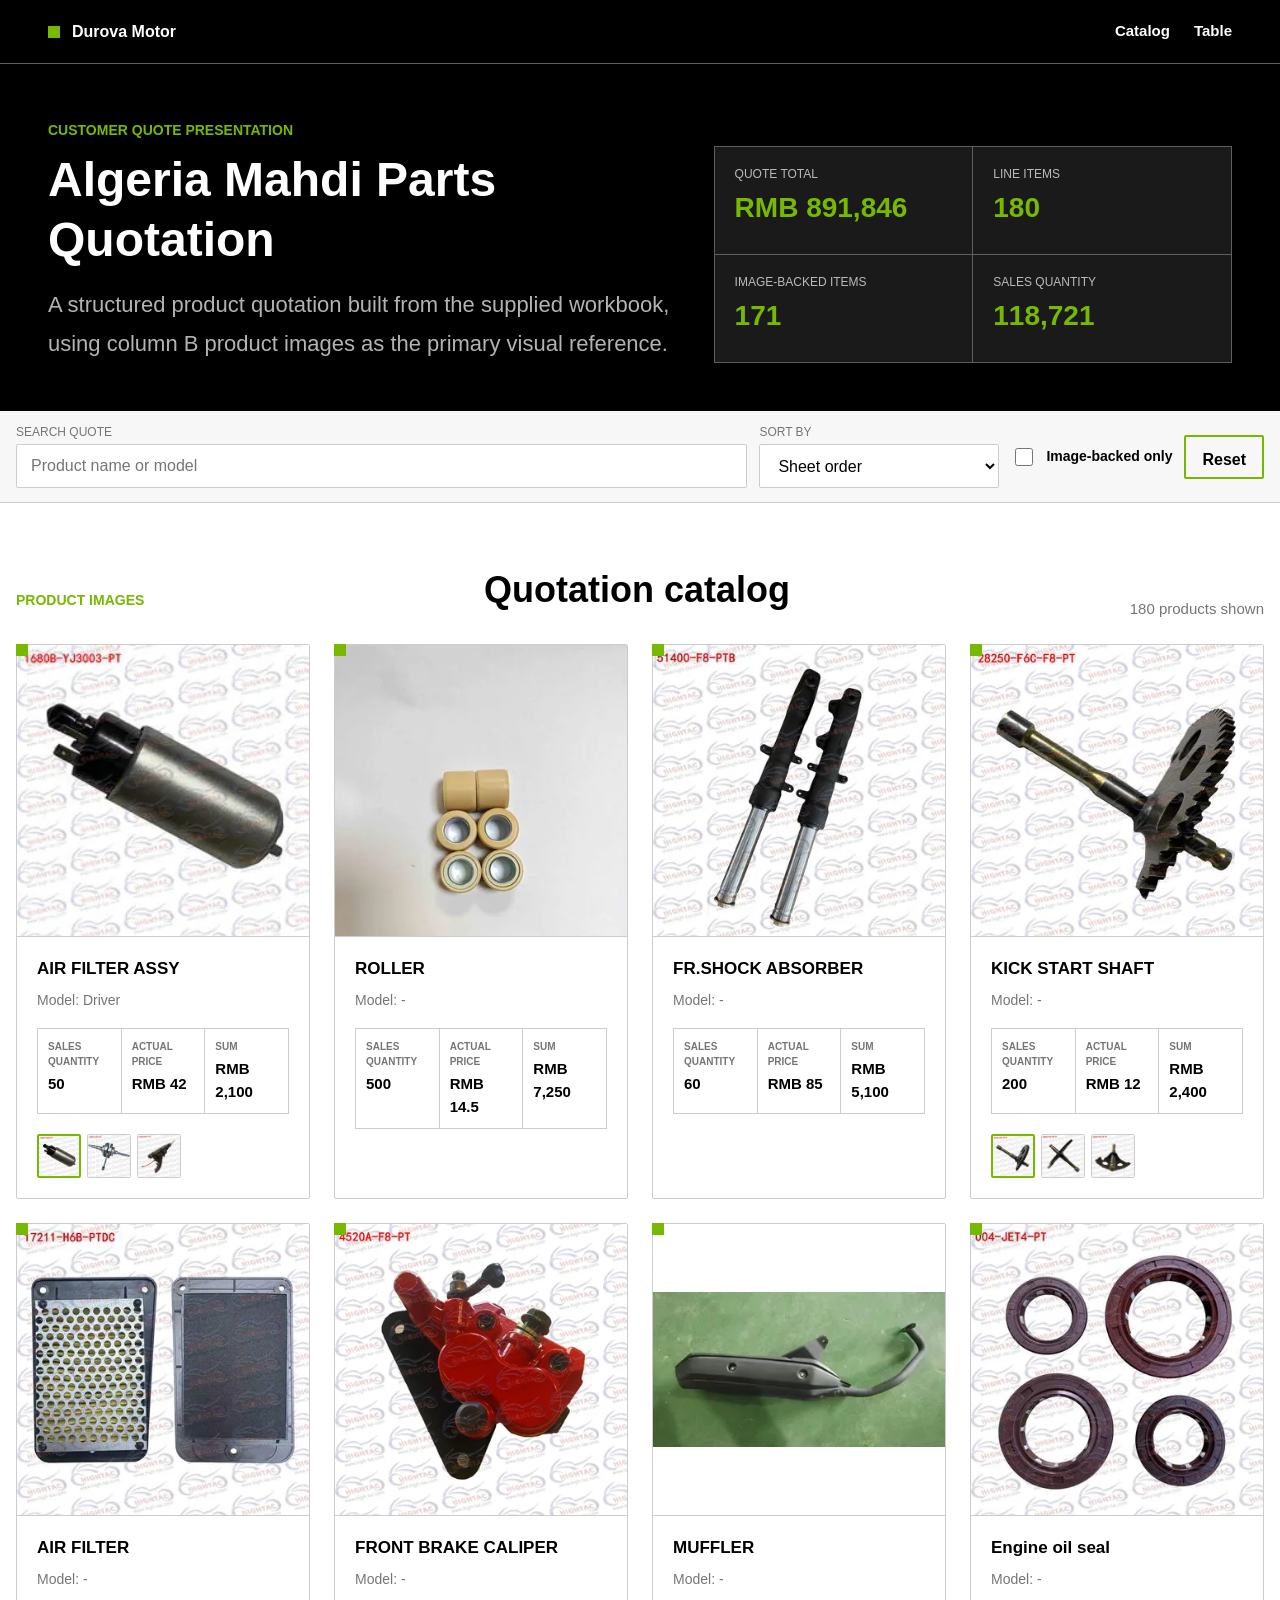
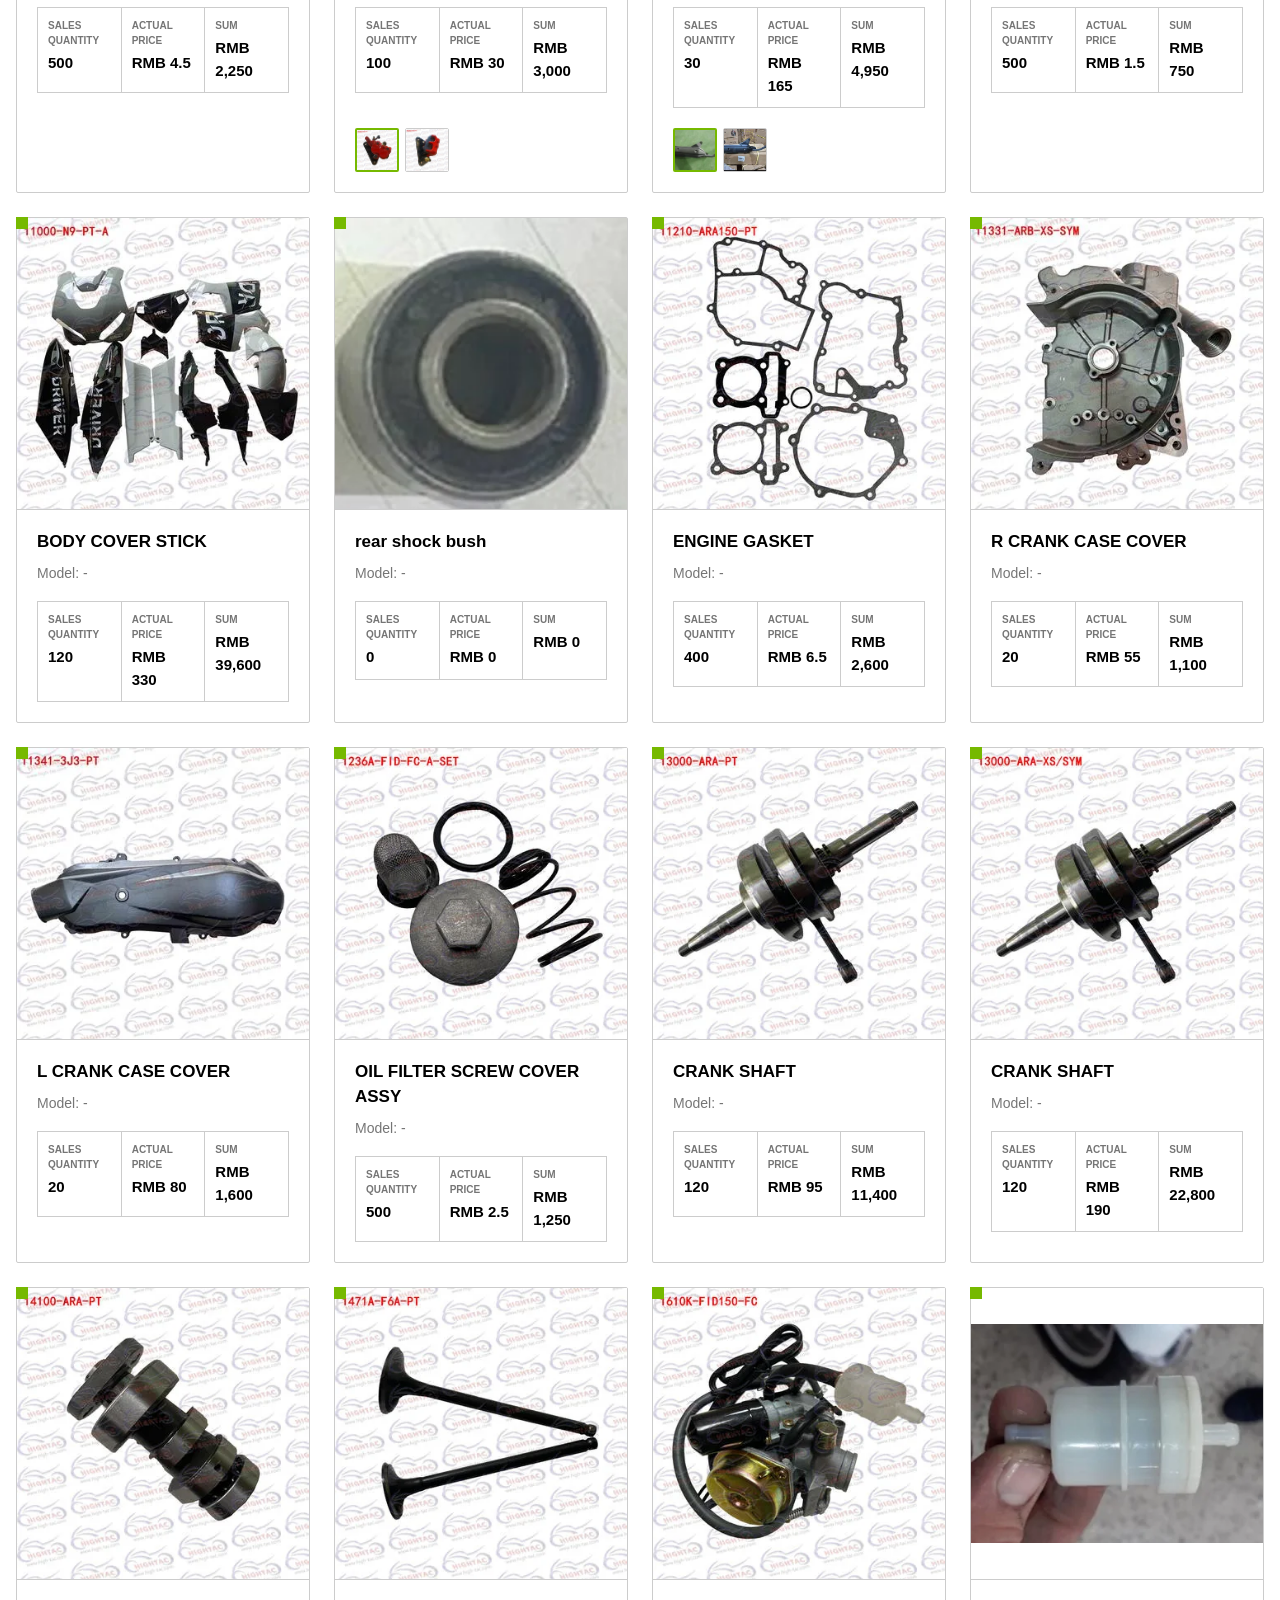
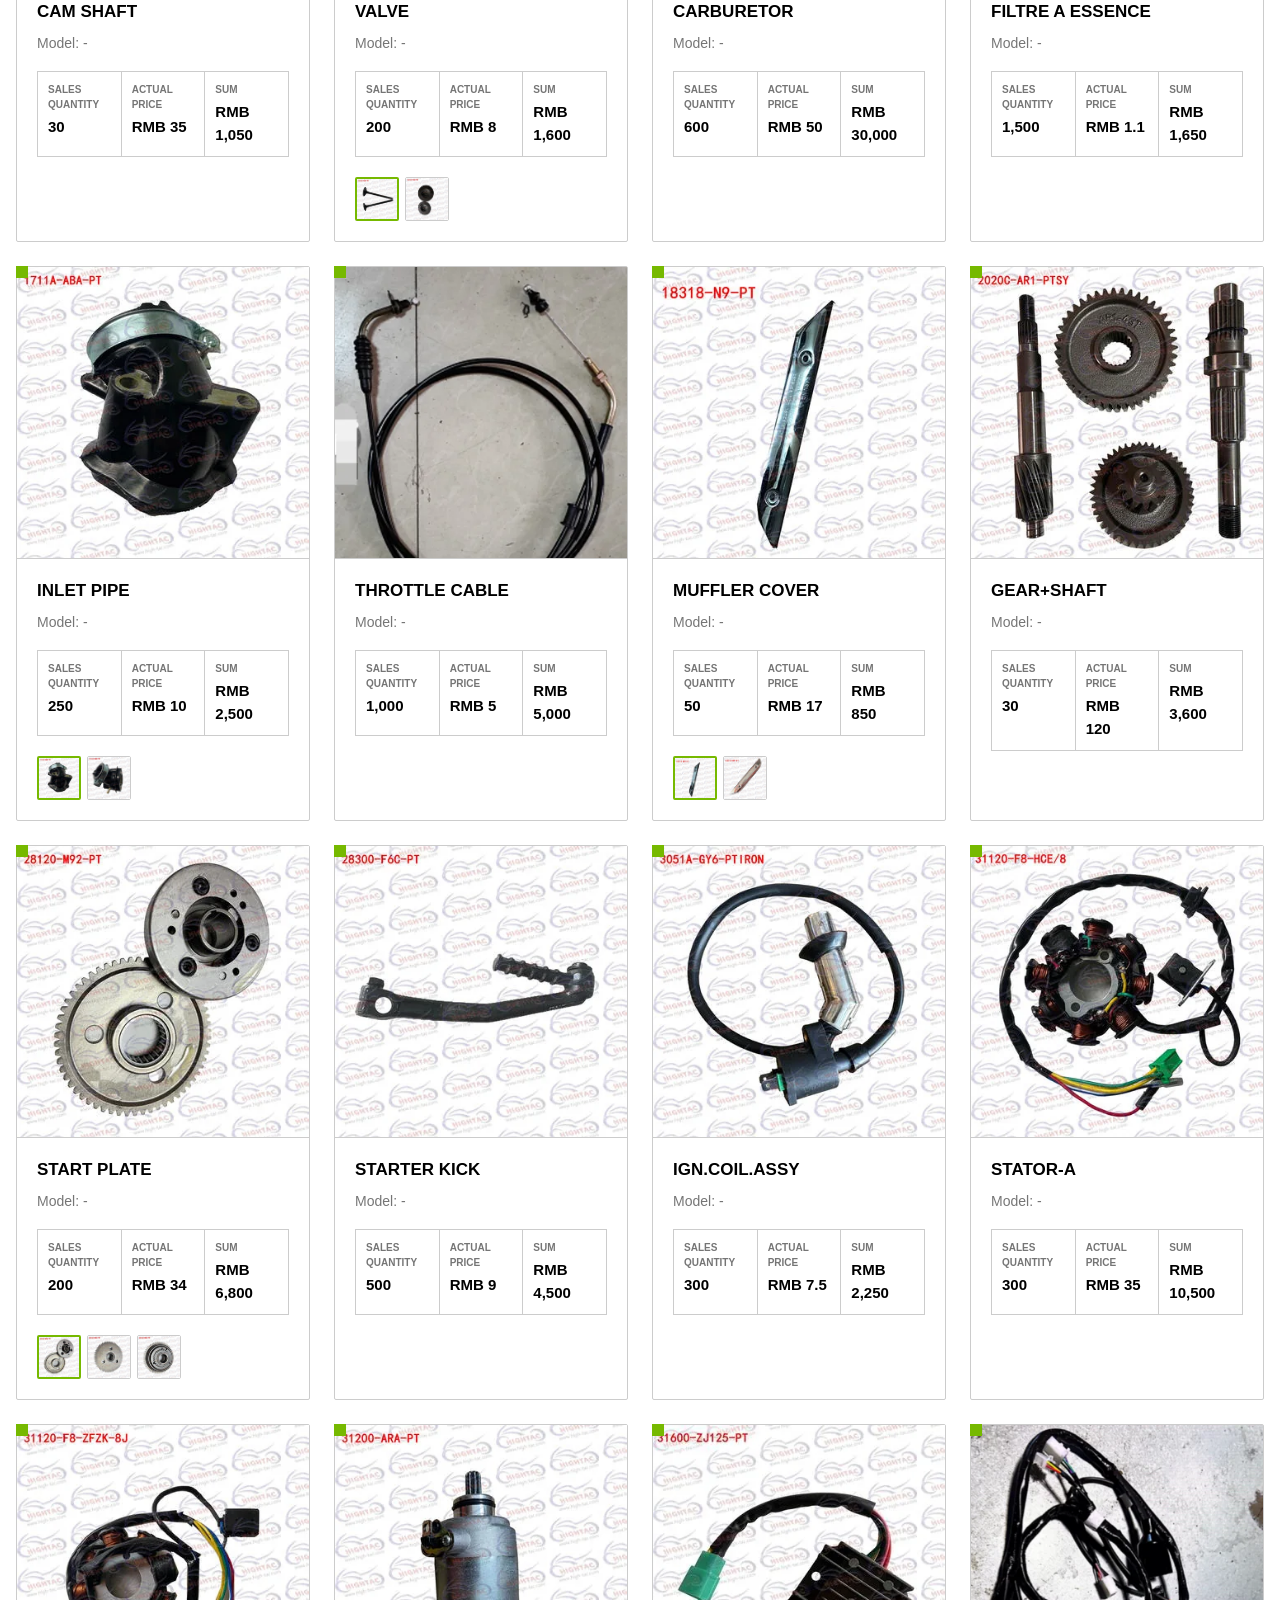
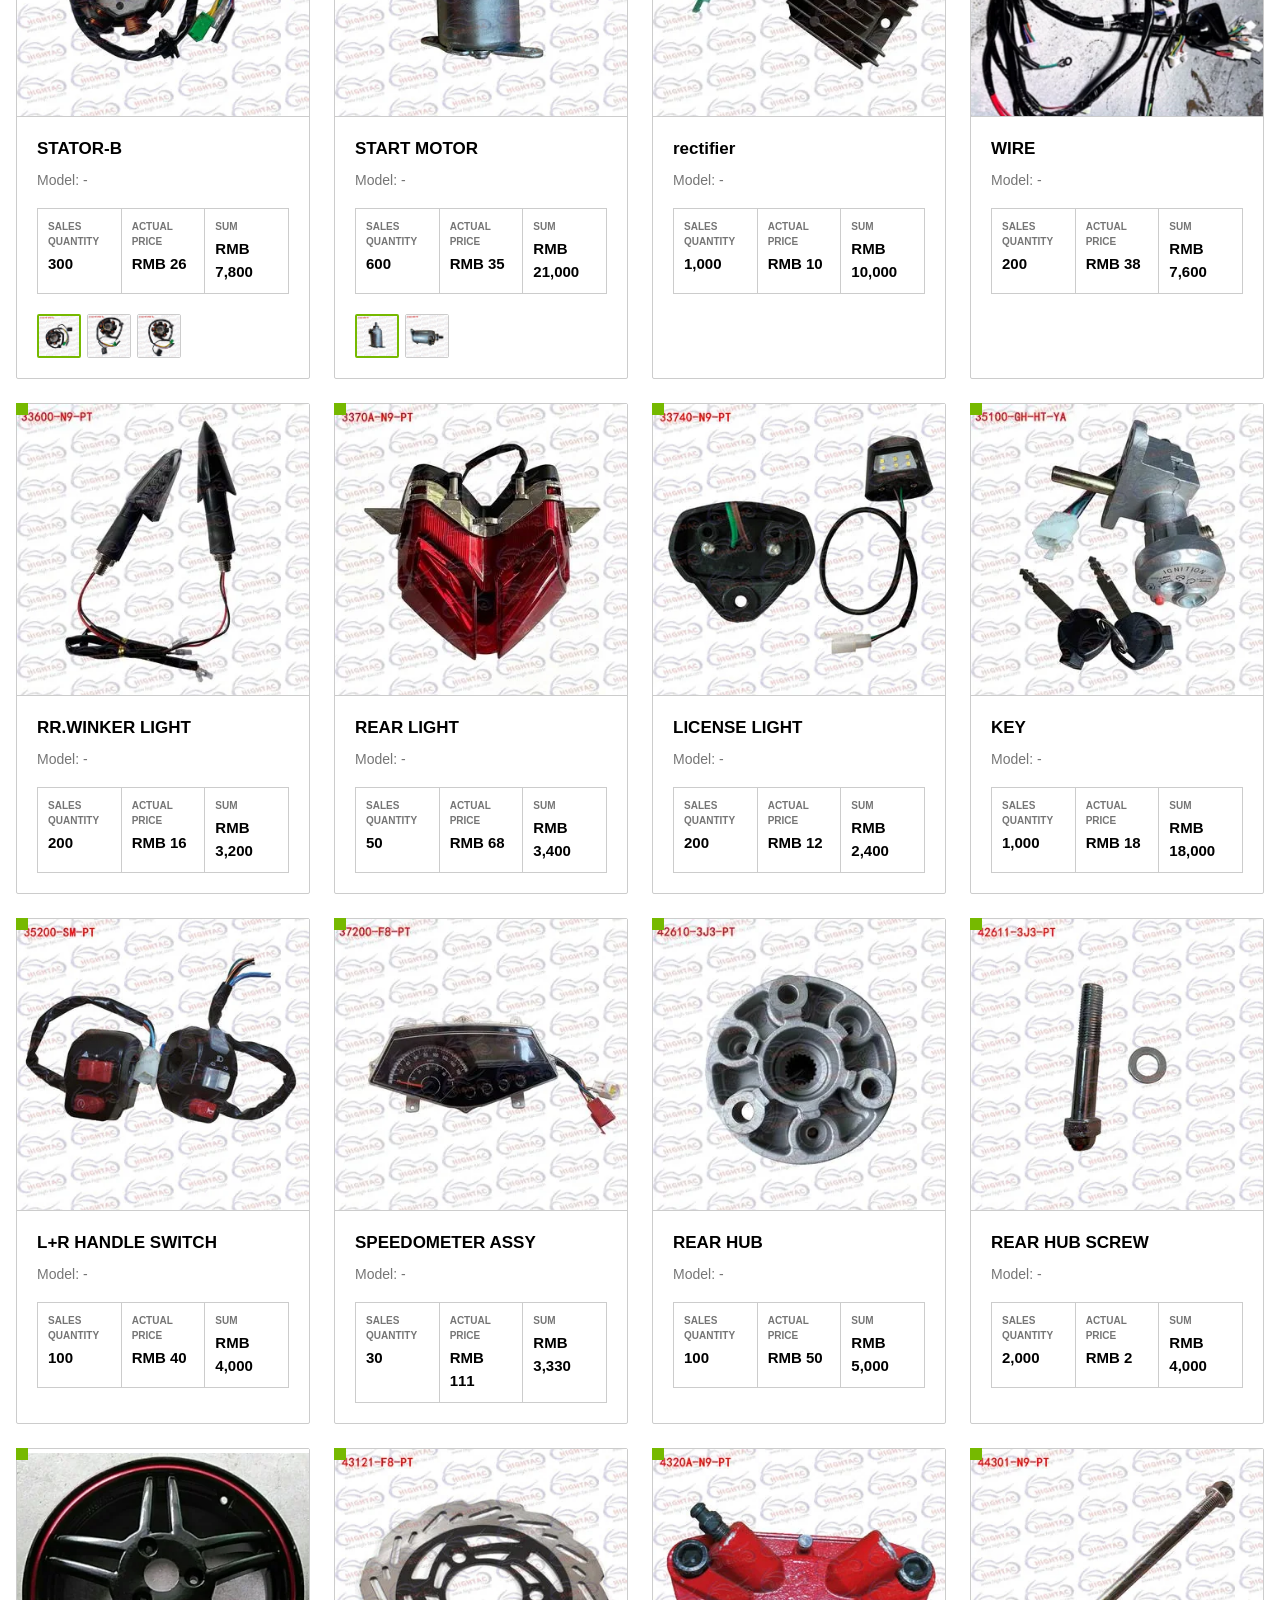
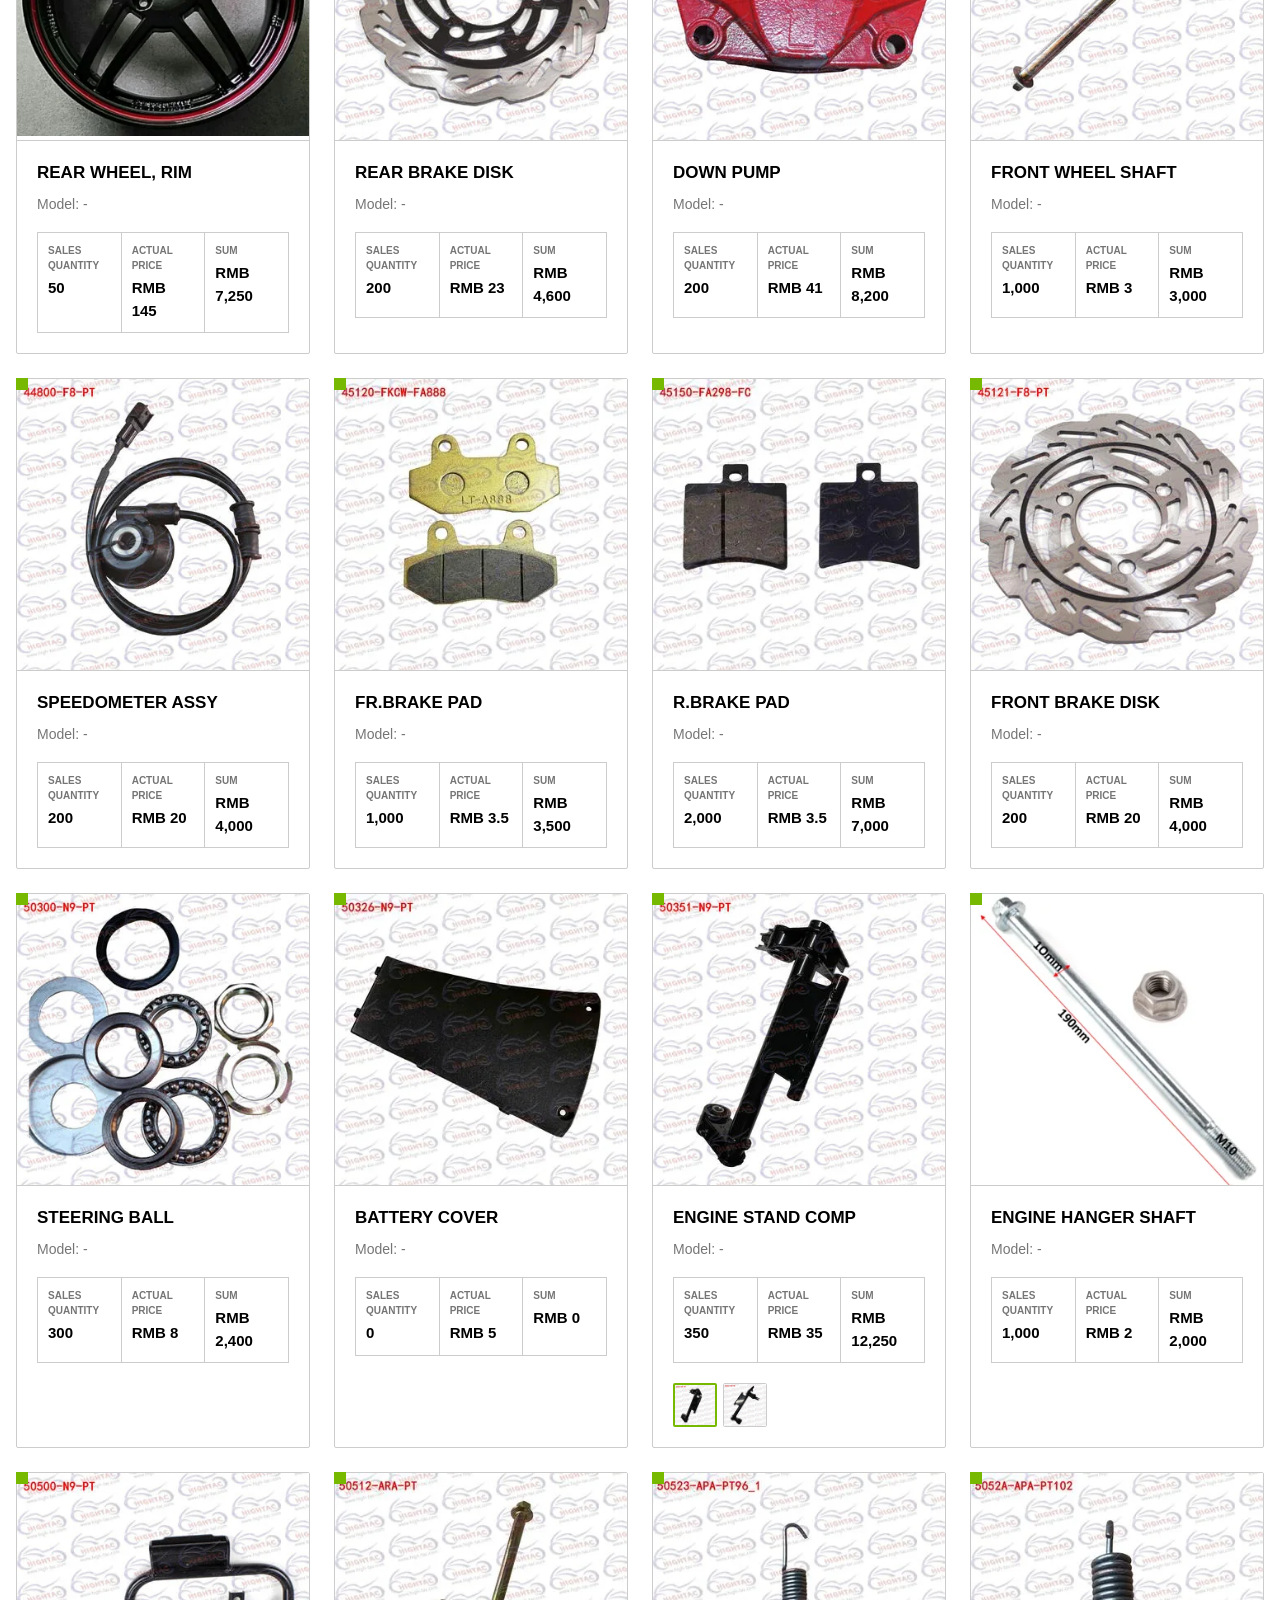
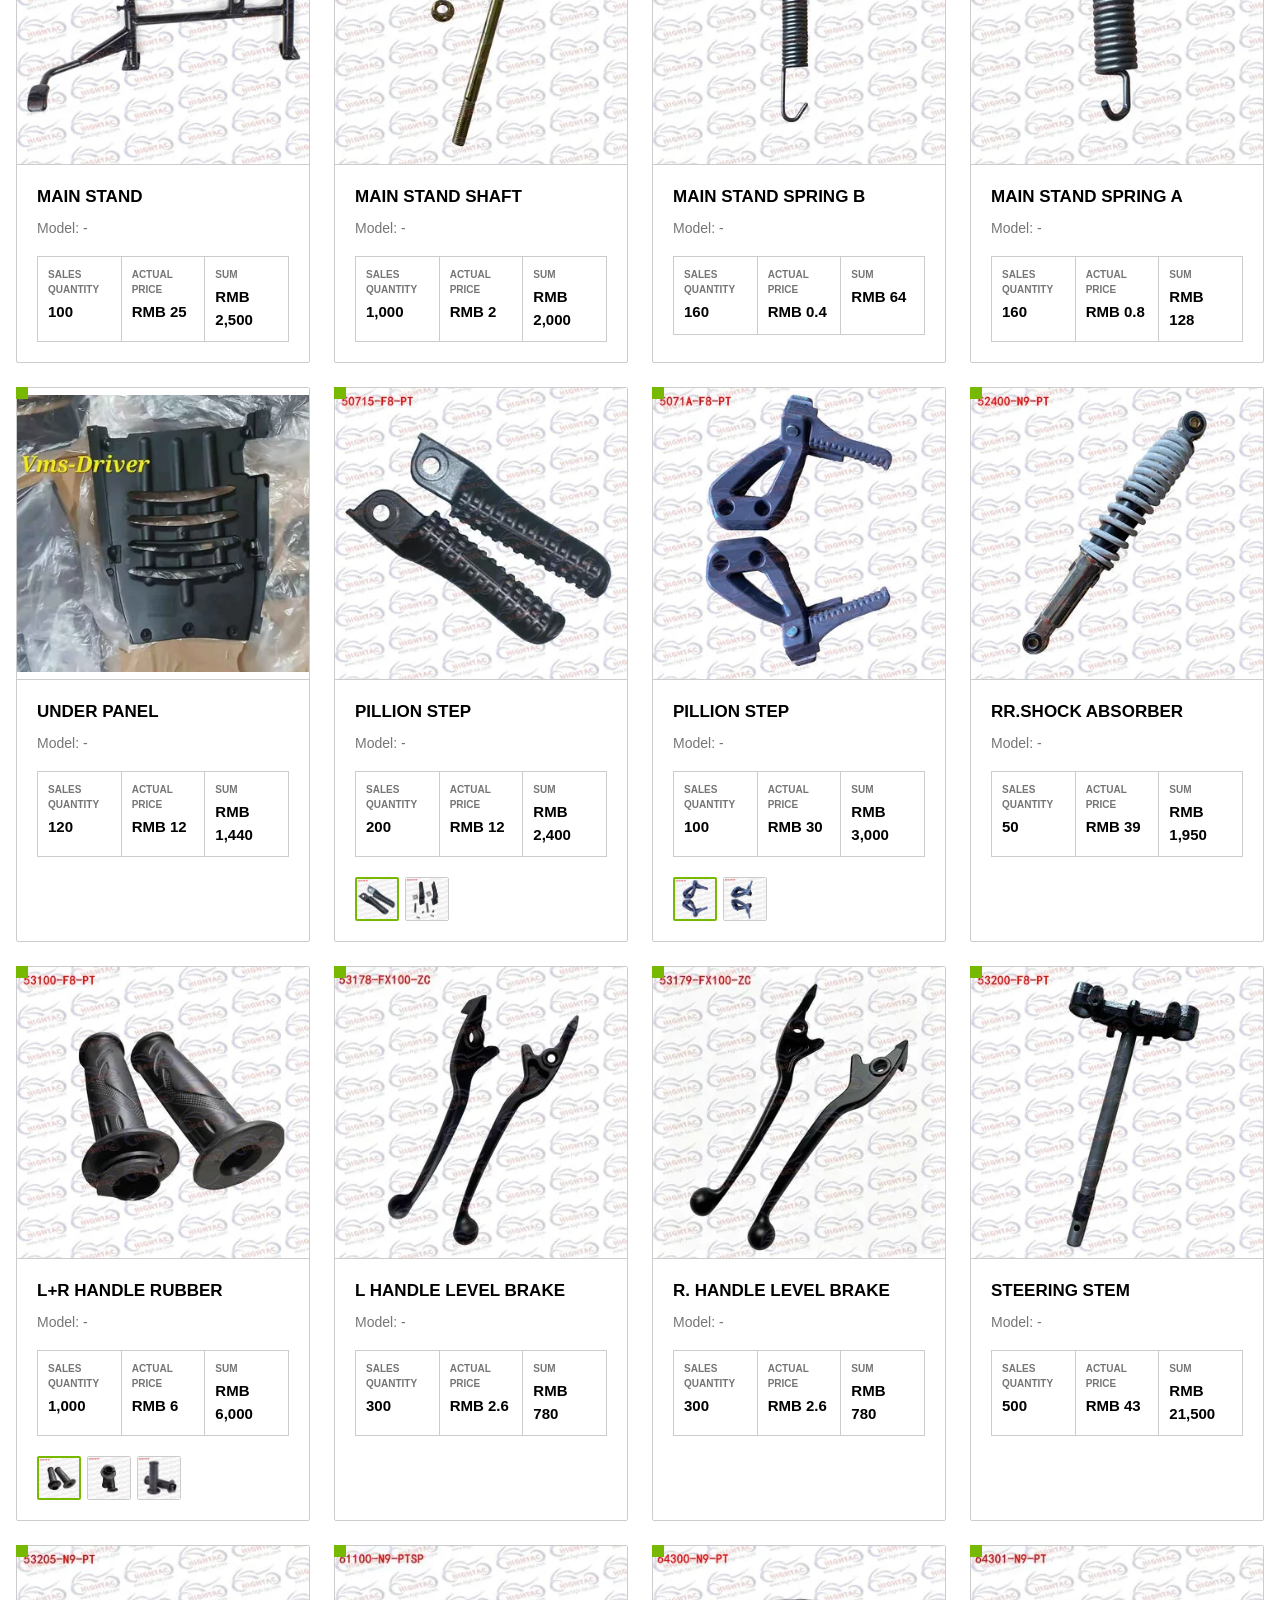
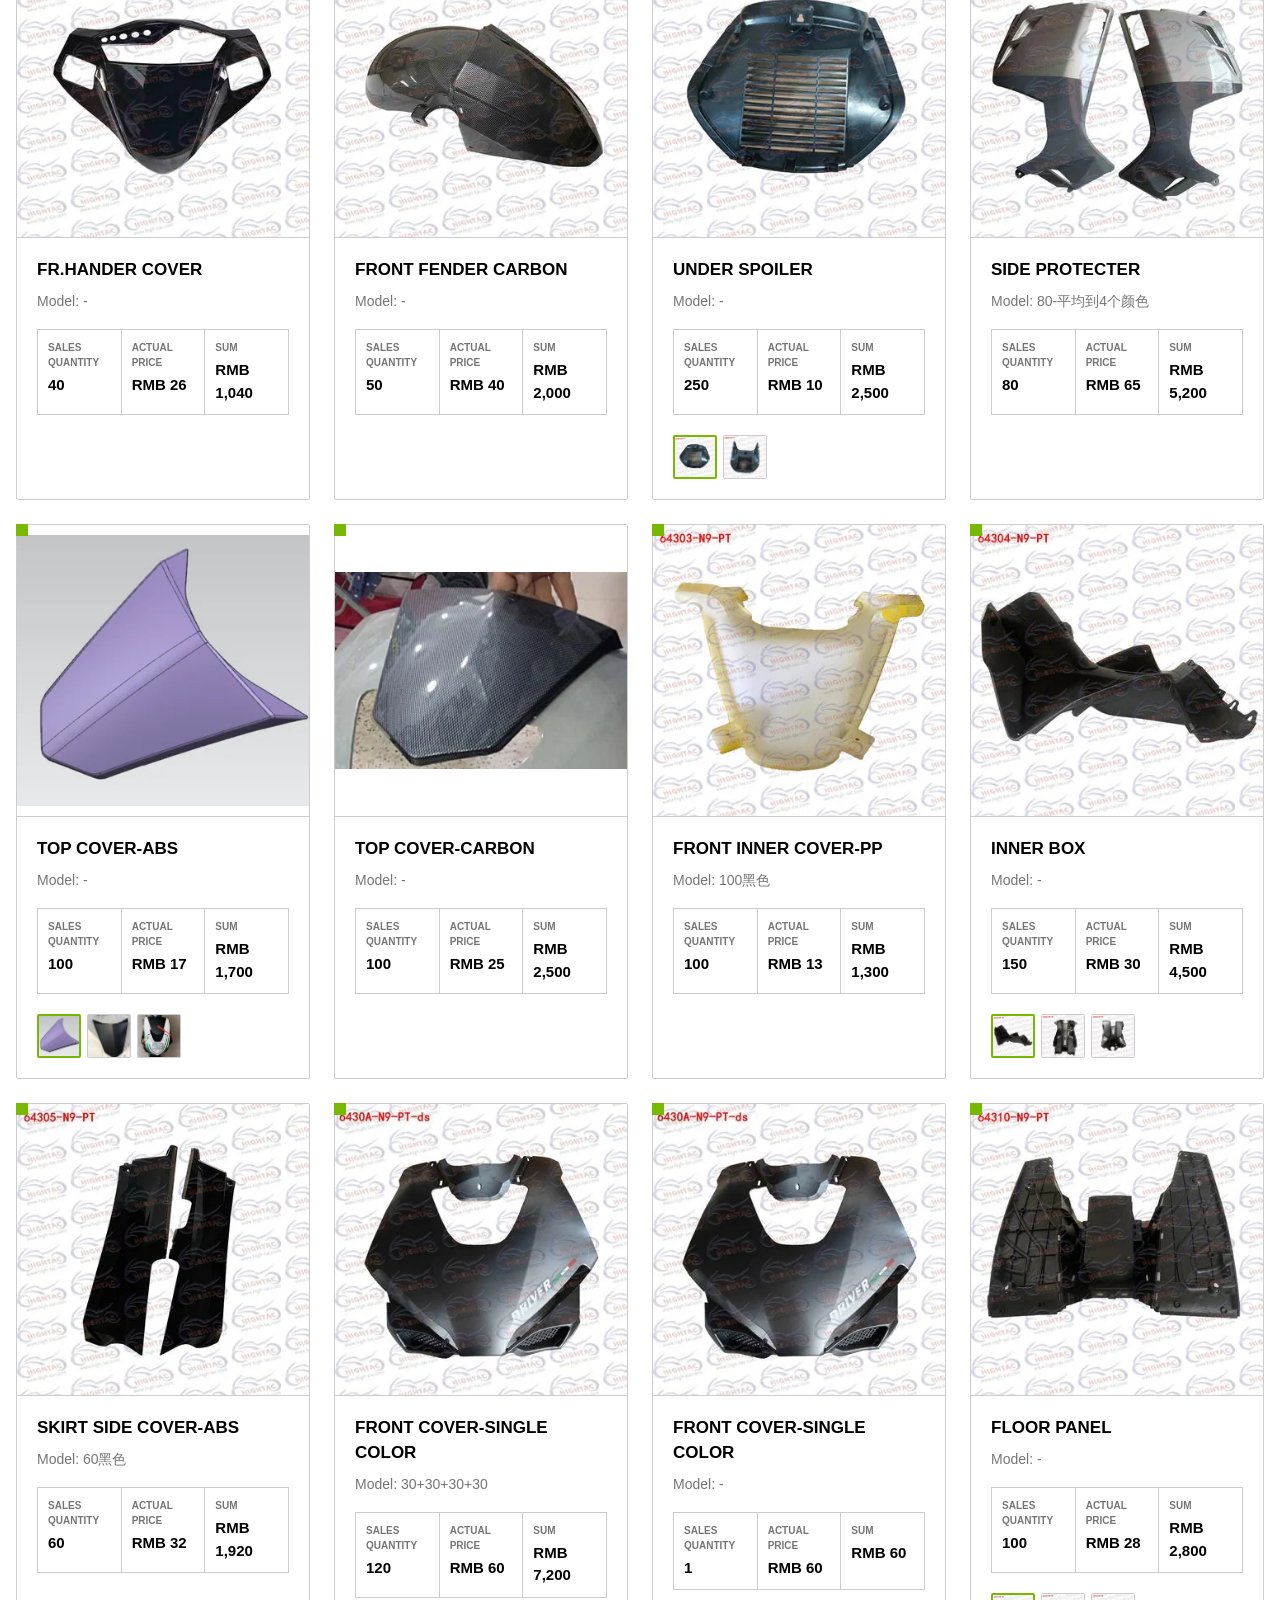
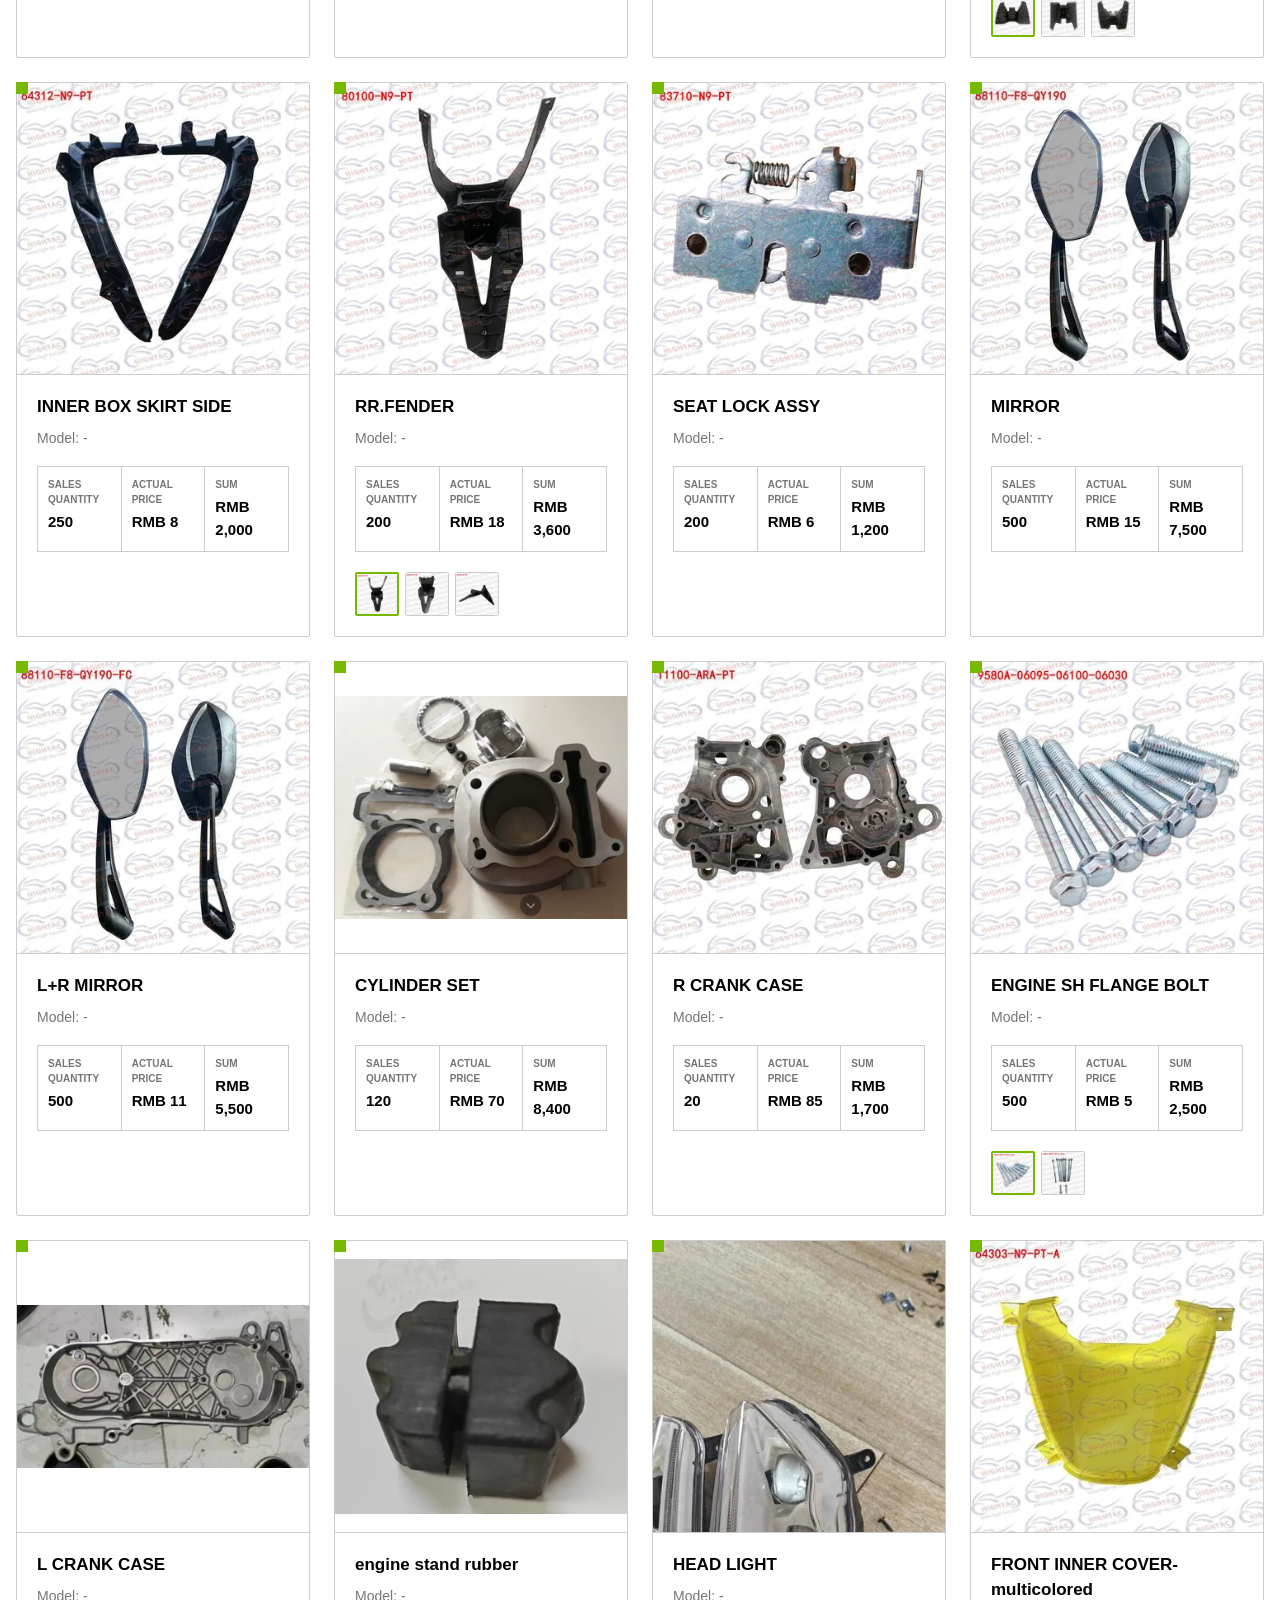
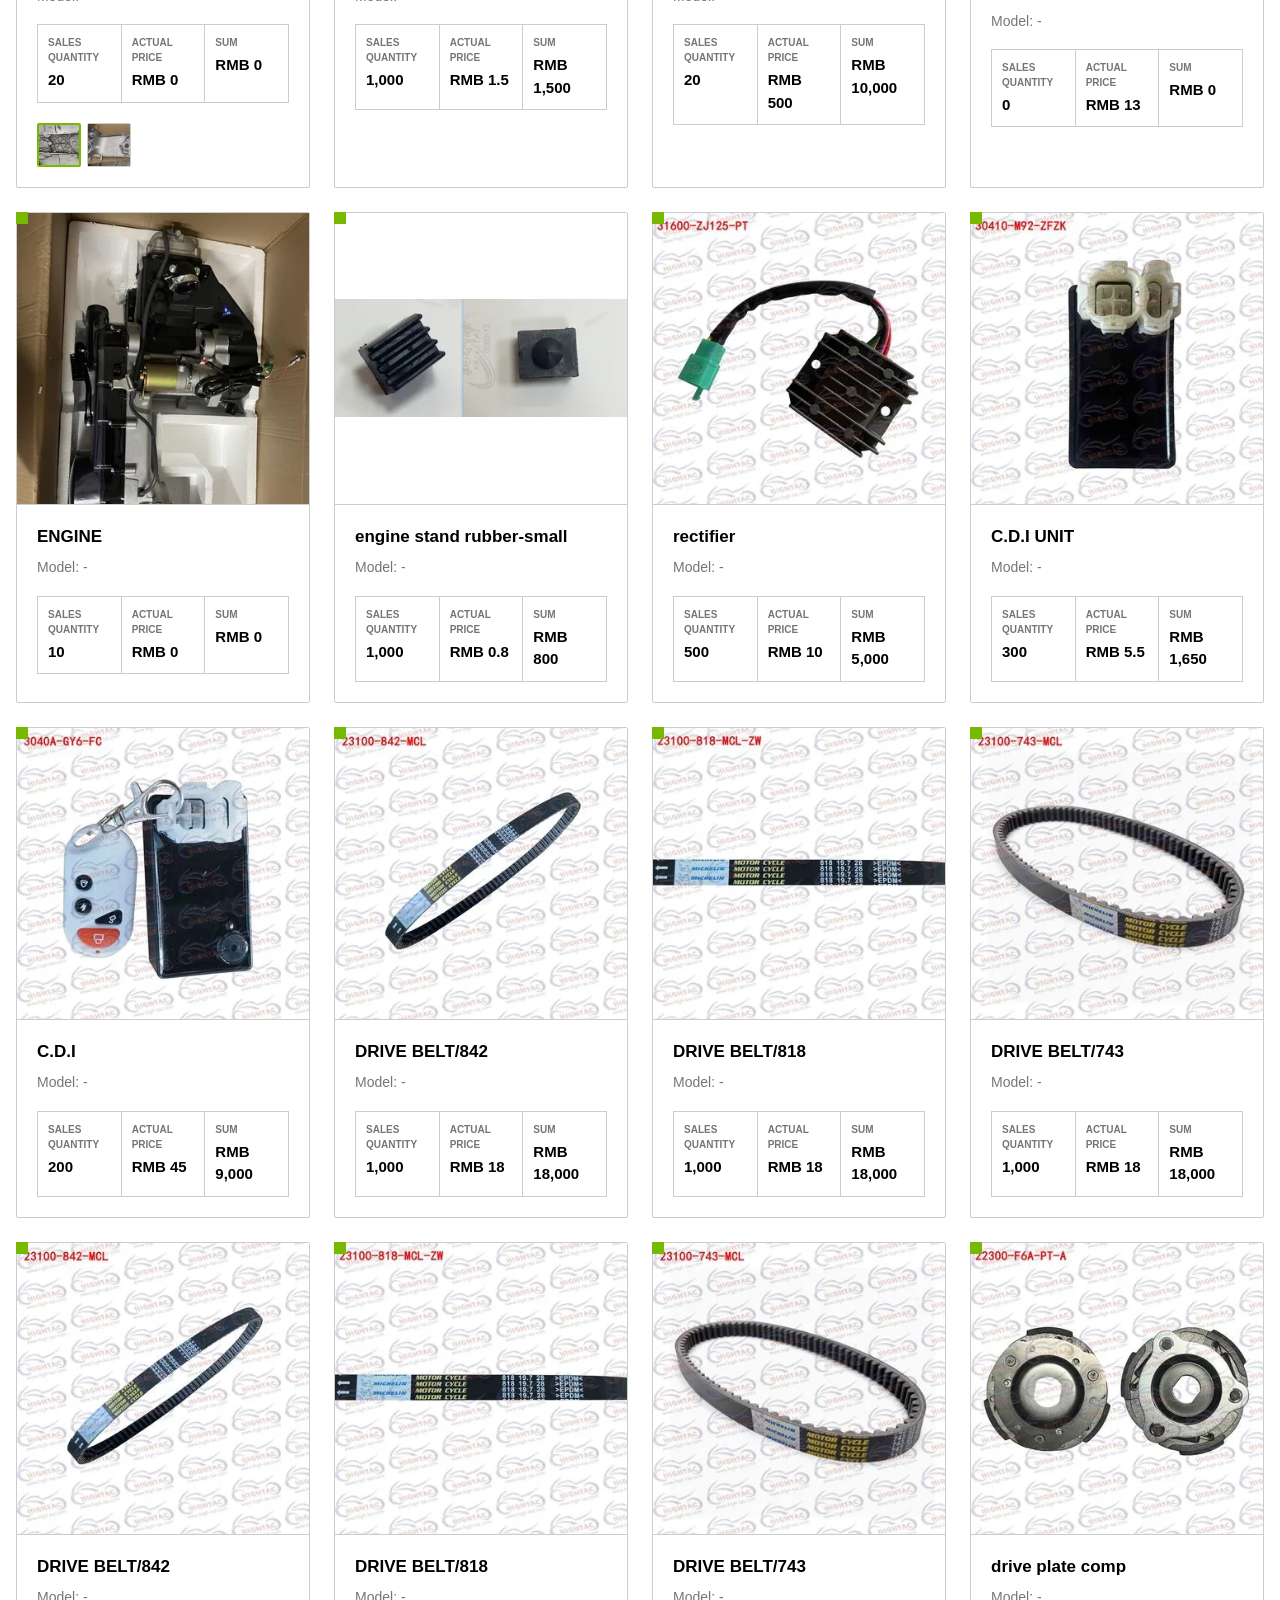
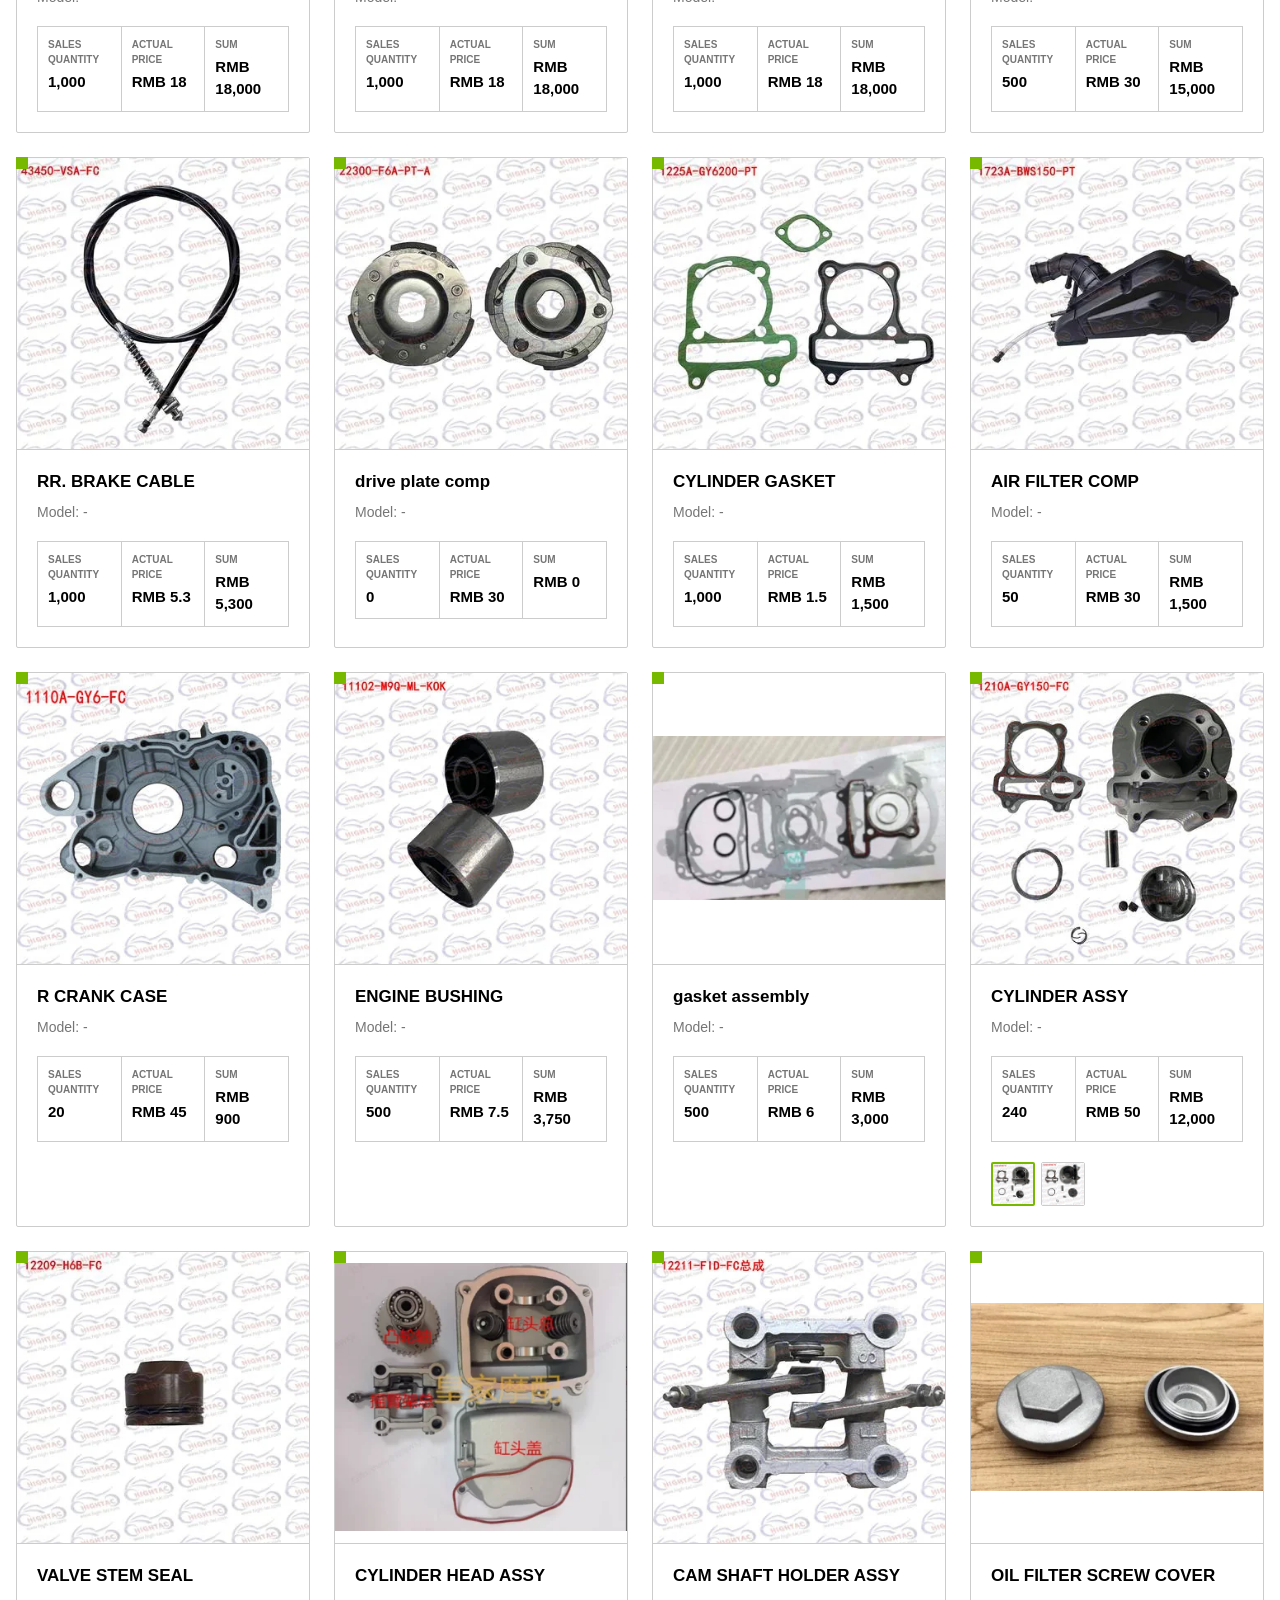
==== index.html @ 3213d01f "Build Algeria Mahdi quotation site" ====
<!doctype html>
<html lang="en">
<head>
  <meta charset="utf-8">
  <meta name="viewport" content="width=device-width, initial-scale=1">
  <meta name="robots" content="noindex,nofollow">
  <title>Algeria Mahdi Parts Quotation | Durova Motor</title>
  <base href="./">
  <link rel="icon" href="favicon.ico">
  <script>
    (function () {
      var bypass = /(^|\/)Adam(\/|$)/.test(window.location.pathname);
      var languages = [];
      if (navigator.language) languages.push(navigator.language);
      if (navigator.languages) languages = languages.concat(navigator.languages);
      var chineseBrowser = languages.some(function (language) {
        return /^zh(?:-|$)/i.test(String(language || ""));
      });
      if (chineseBrowser && !bypass) {
        document.documentElement.classList.add("locale-blocked");
        window.__QUOTE_LOCALE_BLOCKED__ = true;
      }
    })();
  </script>
  <link rel="stylesheet" href="assets/styles.css">
</head>
<body>
  <section class="locale-blocker" aria-label="Access blocked">
    <div>
      <span class="corner"></span>
      <p class="eyebrow">Access unavailable</p>
      <h1>This quotation is not available for your browser language.</h1>
      <p>Use the authorized customer route to view this page.</p>
    </div>
  </section>

  <div class="site-shell">
    <header class="topbar">
      <a class="brand" href="./" aria-label="Durova Motor quotation home">
        <span class="brand-mark"></span>
        <span>Durova Motor</span>
      </a>
      <nav aria-label="Quotation sections">
        <a href="#catalog">Catalog</a>
        <a href="#quote-table">Table</a>
      </nav>
    </header>

    <main>
      <section class="quote-header">
        <div class="quote-copy">
          <p class="eyebrow">Customer quote presentation</p>
          <h1>Algeria Mahdi Parts Quotation</h1>
          <p class="intro">A structured product quotation built from the supplied workbook, using column B product images as the primary visual reference.</p>
        </div>
        <div class="summary-grid" id="summaryGrid" aria-label="Quotation summary"></div>
      </section>

      <section class="controls-band" aria-label="Catalog controls">
        <div class="controls-inner">
          <label class="search-control">
            <span>Search quote</span>
            <input id="searchInput" type="search" placeholder="Product name or model">
          </label>
          <label>
            <span>Sort by</span>
            <select id="sortSelect">
              <option value="sheet">Sheet order</option>
              <option value="sumDesc">Highest SUM</option>
              <option value="qtyDesc">Highest quantity</option>
              <option value="nameAsc">Product name</option>
            </select>
          </label>
          <label class="check-control">
            <input id="imageOnly" type="checkbox">
            <span>Image-backed only</span>
          </label>
          <button id="resetButton" type="button">Reset</button>
        </div>
      </section>

      <section id="catalog" class="catalog-section">
        <div class="section-heading">
          <p class="eyebrow">Product images</p>
          <h2>Quotation catalog</h2>
          <p id="resultCount"></p>
        </div>
        <div id="productGrid" class="product-grid"></div>
      </section>

      <section id="quote-table" class="table-section">
        <div class="section-heading">
          <p class="eyebrow">Line item table</p>
          <h2>Sales details</h2>
        </div>
        <div class="table-wrap">
          <table>
            <thead>
              <tr>
                <th>Product Image</th>
                <th>Product English Name</th>
                <th>Sales Quantity</th>
                <th>Actual Sales Price</th>
                <th>SUM</th>
                <th>Model</th>
              </tr>
            </thead>
            <tbody id="quoteRows"></tbody>
          </table>
        </div>
      </section>
    </main>

    <footer>
      <span class="corner"></span>
      <p>Durova Motor quotation page. Currency shown in RMB.</p>
    </footer>
  </div>

  <script src="assets/app.js" defer></script>
</body>
</html>
---- assets/styles.css ----
/*
Brand source: NVIDIA design analysis from getdesign.md.
Key tokens used: #76b900 accent, #000000 dark surface, #ffffff canvas,
2px angular radius, Inter/Arial sans-serif fallback, hairline card borders.
*/
:root {
  --primary: #76b900;
  --primary-dark: #5a8d00;
  --ink: #000000;
  --body: #1a1a1a;
  --canvas: #ffffff;
  --dark: #000000;
  --soft: #f7f7f7;
  --elevated: #1a1a1a;
  --hairline: #cccccc;
  --hairline-strong: #5e5e5e;
  --mute: #757575;
  --ash: #a7a7a7;
  --on-dark: #ffffff;
  --on-dark-mute: rgba(255,255,255,0.7);
  --radius: 2px;
  --container: 1280px;
  font-family: Inter, Arial, Helvetica, sans-serif;
  color: var(--ink);
  background: var(--canvas);
}

* {
  box-sizing: border-box;
}

html {
  scroll-behavior: smooth;
}

body {
  margin: 0;
  font-family: Inter, Arial, Helvetica, sans-serif;
  font-size: 16px;
  line-height: 1.5;
  color: var(--body);
  background: var(--canvas);
}

a {
  color: inherit;
  text-decoration: none;
}

button,
input,
select {
  font: inherit;
}

.locale-blocker {
  display: none;
  min-height: 100vh;
  place-items: center;
  padding: 32px;
  color: var(--on-dark);
  background: var(--dark);
}

.locale-blocked .locale-blocker {
  display: grid;
}

.locale-blocked .site-shell {
  display: none;
}

.locale-blocker > div {
  width: min(680px, 100%);
  border: 1px solid var(--hairline-strong);
  padding: 32px;
  position: relative;
}

.corner,
.brand-mark,
.product-card::before {
  display: inline-block;
  width: 12px;
  height: 12px;
  background: var(--primary);
}

.topbar {
  height: 64px;
  background: var(--dark);
  color: var(--on-dark);
  display: flex;
  align-items: center;
  justify-content: space-between;
  padding: 0 clamp(16px, 4vw, 48px);
  border-bottom: 1px solid var(--hairline-strong);
  position: sticky;
  top: 0;
  z-index: 20;
}

.brand {
  display: inline-flex;
  align-items: center;
  gap: 12px;
  font-weight: 700;
}

.topbar nav {
  display: flex;
  gap: 24px;
  font-size: 15px;
  font-weight: 700;
}

.topbar a:focus-visible,
button:focus-visible,
input:focus-visible,
select:focus-visible {
  outline: 2px solid var(--primary);
  outline-offset: 3px;
}

.quote-header {
  background: var(--dark);
  color: var(--on-dark);
  padding: 56px clamp(16px, 4vw, 48px) 48px;
  display: grid;
  grid-template-columns: minmax(0, 1.1fr) minmax(320px, 0.9fr);
  gap: 32px;
  align-items: end;
}

.quote-copy {
  max-width: 760px;
}

.eyebrow {
  margin: 0 0 10px;
  color: var(--primary);
  font-size: 14px;
  line-height: 1.43;
  font-weight: 700;
  text-transform: uppercase;
}

h1,
h2,
h3,
p {
  margin-top: 0;
}

h1 {
  margin-bottom: 16px;
  color: inherit;
  font-size: clamp(32px, 5vw, 48px);
  line-height: 1.25;
  font-weight: 700;
  letter-spacing: 0;
}

h2 {
  margin-bottom: 8px;
  color: var(--ink);
  font-size: 36px;
  line-height: 1.25;
  font-weight: 700;
  letter-spacing: 0;
}

h3 {
  margin: 0;
  color: var(--ink);
  font-size: 17px;
  line-height: 1.47;
  font-weight: 700;
  letter-spacing: 0;
}

.intro {
  max-width: 720px;
  margin: 0;
  color: var(--on-dark-mute);
  font-size: 22px;
  line-height: 1.75;
}

.summary-grid {
  display: grid;
  grid-template-columns: repeat(2, minmax(0, 1fr));
  border-top: 1px solid var(--hairline-strong);
  border-left: 1px solid var(--hairline-strong);
}

.summary-card {
  min-height: 108px;
  padding: 20px;
  border-right: 1px solid var(--hairline-strong);
  border-bottom: 1px solid var(--hairline-strong);
  background: var(--elevated);
}

.summary-card span {
  display: block;
  color: var(--on-dark-mute);
  font-size: 12px;
  line-height: 1.25;
  text-transform: uppercase;
}

.summary-card strong {
  display: block;
  margin-top: 8px;
  color: var(--primary);
  font-size: 28px;
  line-height: 1.25;
}

.controls-band {
  background: var(--soft);
  border-bottom: 1px solid var(--hairline);
}

.controls-inner {
  width: min(var(--container), calc(100% - 32px));
  margin: 0 auto;
  min-height: 72px;
  display: grid;
  grid-template-columns: minmax(240px, 1fr) minmax(180px, 240px) auto auto;
  gap: 12px;
  align-items: center;
  padding: 14px 0;
}

.controls-inner label {
  display: grid;
  gap: 4px;
}

.controls-inner label > span {
  color: var(--mute);
  font-size: 12px;
  line-height: 1.25;
  text-transform: uppercase;
}

.controls-inner input[type="search"],
.controls-inner select {
  width: 100%;
  height: 44px;
  border: 1px solid var(--hairline);
  border-radius: var(--radius);
  background: var(--canvas);
  color: var(--ink);
  padding: 10px 14px;
}

.check-control {
  min-height: 44px;
  display: flex !important;
  grid-template-columns: none !important;
  align-items: center;
  gap: 10px !important;
  color: var(--ink);
  font-weight: 700;
  white-space: nowrap;
}

.check-control input {
  width: 18px;
  height: 18px;
  accent-color: var(--primary);
}

.check-control span {
  color: var(--ink) !important;
  font-size: 14px !important;
  text-transform: none !important;
}

button {
  height: 44px;
  border: 2px solid var(--primary);
  border-radius: var(--radius);
  background: transparent;
  color: var(--ink);
  font-weight: 700;
  padding: 11px 16px;
  cursor: pointer;
}

button:active {
  background: var(--primary-dark);
  color: var(--ink);
}

.catalog-section,
.table-section {
  width: min(var(--container), calc(100% - 32px));
  margin: 0 auto;
  padding: 64px 0;
}

.table-section {
  padding-top: 0;
}

.section-heading {
  display: flex;
  flex-wrap: wrap;
  align-items: end;
  justify-content: space-between;
  gap: 16px;
  margin-bottom: 24px;
}

.section-heading p:last-child {
  margin: 0;
  color: var(--mute);
  font-size: 15px;
}

.product-grid {
  display: grid;
  grid-template-columns: repeat(4, minmax(0, 1fr));
  gap: 24px;
}

.product-card {
  position: relative;
  display: grid;
  grid-template-rows: auto 1fr auto;
  border: 1px solid var(--hairline);
  border-radius: var(--radius);
  background: var(--canvas);
  min-width: 0;
}

.product-card::before {
  content: "";
  position: absolute;
  top: -1px;
  left: -1px;
}

.image-frame {
  width: 100%;
  aspect-ratio: 1 / 1;
  background: var(--soft);
  border-bottom: 1px solid var(--hairline);
  display: grid;
  place-items: center;
  overflow: hidden;
}

.image-frame img {
  width: 100%;
  height: 100%;
  object-fit: contain;
  display: block;
  background: var(--canvas);
}

.image-placeholder {
  width: 100%;
  height: 100%;
  display: grid;
  place-items: center;
  color: var(--mute);
  font-size: 12px;
  font-weight: 700;
  text-transform: uppercase;
  border: 1px dashed var(--hairline);
}

.card-body {
  padding: 20px;
  min-width: 0;
}

.model-line {
  margin: 8px 0 0;
  color: var(--mute);
  font-size: 14px;
  line-height: 1.43;
}

.metrics {
  display: grid;
  grid-template-columns: repeat(3, minmax(0, 1fr));
  margin: 18px 0 0;
  border-top: 1px solid var(--hairline);
  border-left: 1px solid var(--hairline);
}

.metric {
  padding: 10px;
  border-right: 1px solid var(--hairline);
  border-bottom: 1px solid var(--hairline);
  min-width: 0;
}

.metric dt {
  color: var(--mute);
  font-size: 10px;
  line-height: 1.5;
  font-weight: 700;
  text-transform: uppercase;
}

.metric dd {
  margin: 4px 0 0;
  color: var(--ink);
  font-size: 15px;
  font-weight: 700;
  overflow-wrap: anywhere;
}

.thumb-strip {
  display: flex;
  gap: 6px;
  padding: 0 20px 20px;
  overflow-x: auto;
}

.thumb-strip button {
  flex: 0 0 44px;
  width: 44px;
  height: 44px;
  padding: 0;
  border: 1px solid var(--hairline);
  background: var(--canvas);
}

.thumb-strip button.active {
  border: 2px solid var(--primary);
}

.thumb-strip img {
  width: 100%;
  height: 100%;
  object-fit: cover;
  display: block;
}

.table-wrap {
  overflow-x: auto;
  border: 1px solid var(--hairline);
}

table {
  width: 100%;
  min-width: 920px;
  border-collapse: collapse;
  background: var(--canvas);
}

th,
td {
  padding: 12px;
  border-bottom: 1px solid var(--hairline);
  text-align: left;
  vertical-align: middle;
}

th {
  background: var(--dark);
  color: var(--on-dark);
  font-size: 12px;
  line-height: 1.25;
  text-transform: uppercase;
}

td {
  font-size: 14px;
}

td.number {
  text-align: right;
  font-weight: 700;
}

.table-thumb {
  width: 72px;
  height: 72px;
  object-fit: contain;
  background: var(--soft);
  border: 1px solid var(--hairline);
  display: block;
}

.table-placeholder {
  width: 72px;
  height: 72px;
  display: grid;
  place-items: center;
  color: var(--mute);
  background: var(--soft);
  border: 1px dashed var(--hairline);
  font-size: 10px;
  font-weight: 700;
}

footer {
  position: relative;
  background: var(--dark);
  color: var(--on-dark-mute);
  padding: 40px clamp(16px, 4vw, 48px);
  border-top: 1px solid var(--hairline-strong);
}

footer p {
  margin: 20px 0 0;
}

.empty-state {
  border: 1px solid var(--hairline);
  padding: 32px;
  color: var(--mute);
}

@media (max-width: 1100px) {
  .product-grid {
    grid-template-columns: repeat(3, minmax(0, 1fr));
  }
}

@media (max-width: 860px) {
  .quote-header {
    grid-template-columns: 1fr;
    padding-top: 40px;
  }

  .controls-inner {
    grid-template-columns: 1fr 1fr;
  }

  .product-grid {
    grid-template-columns: repeat(2, minmax(0, 1fr));
  }
}

@media (max-width: 560px) {
  .topbar {
    height: auto;
    min-height: 64px;
    align-items: flex-start;
    flex-direction: column;
    padding-top: 14px;
    padding-bottom: 14px;
    gap: 10px;
  }

  .topbar nav {
    width: 100%;
    justify-content: space-between;
  }

  .intro {
    font-size: 18px;
    line-height: 1.55;
  }

  .summary-grid,
  .controls-inner,
  .product-grid {
    grid-template-columns: 1fr;
  }

  .catalog-section,
  .table-section {
    width: min(100% - 24px, var(--container));
    padding: 32px 0;
  }

  h2 {
    font-size: 28px;
  }
}
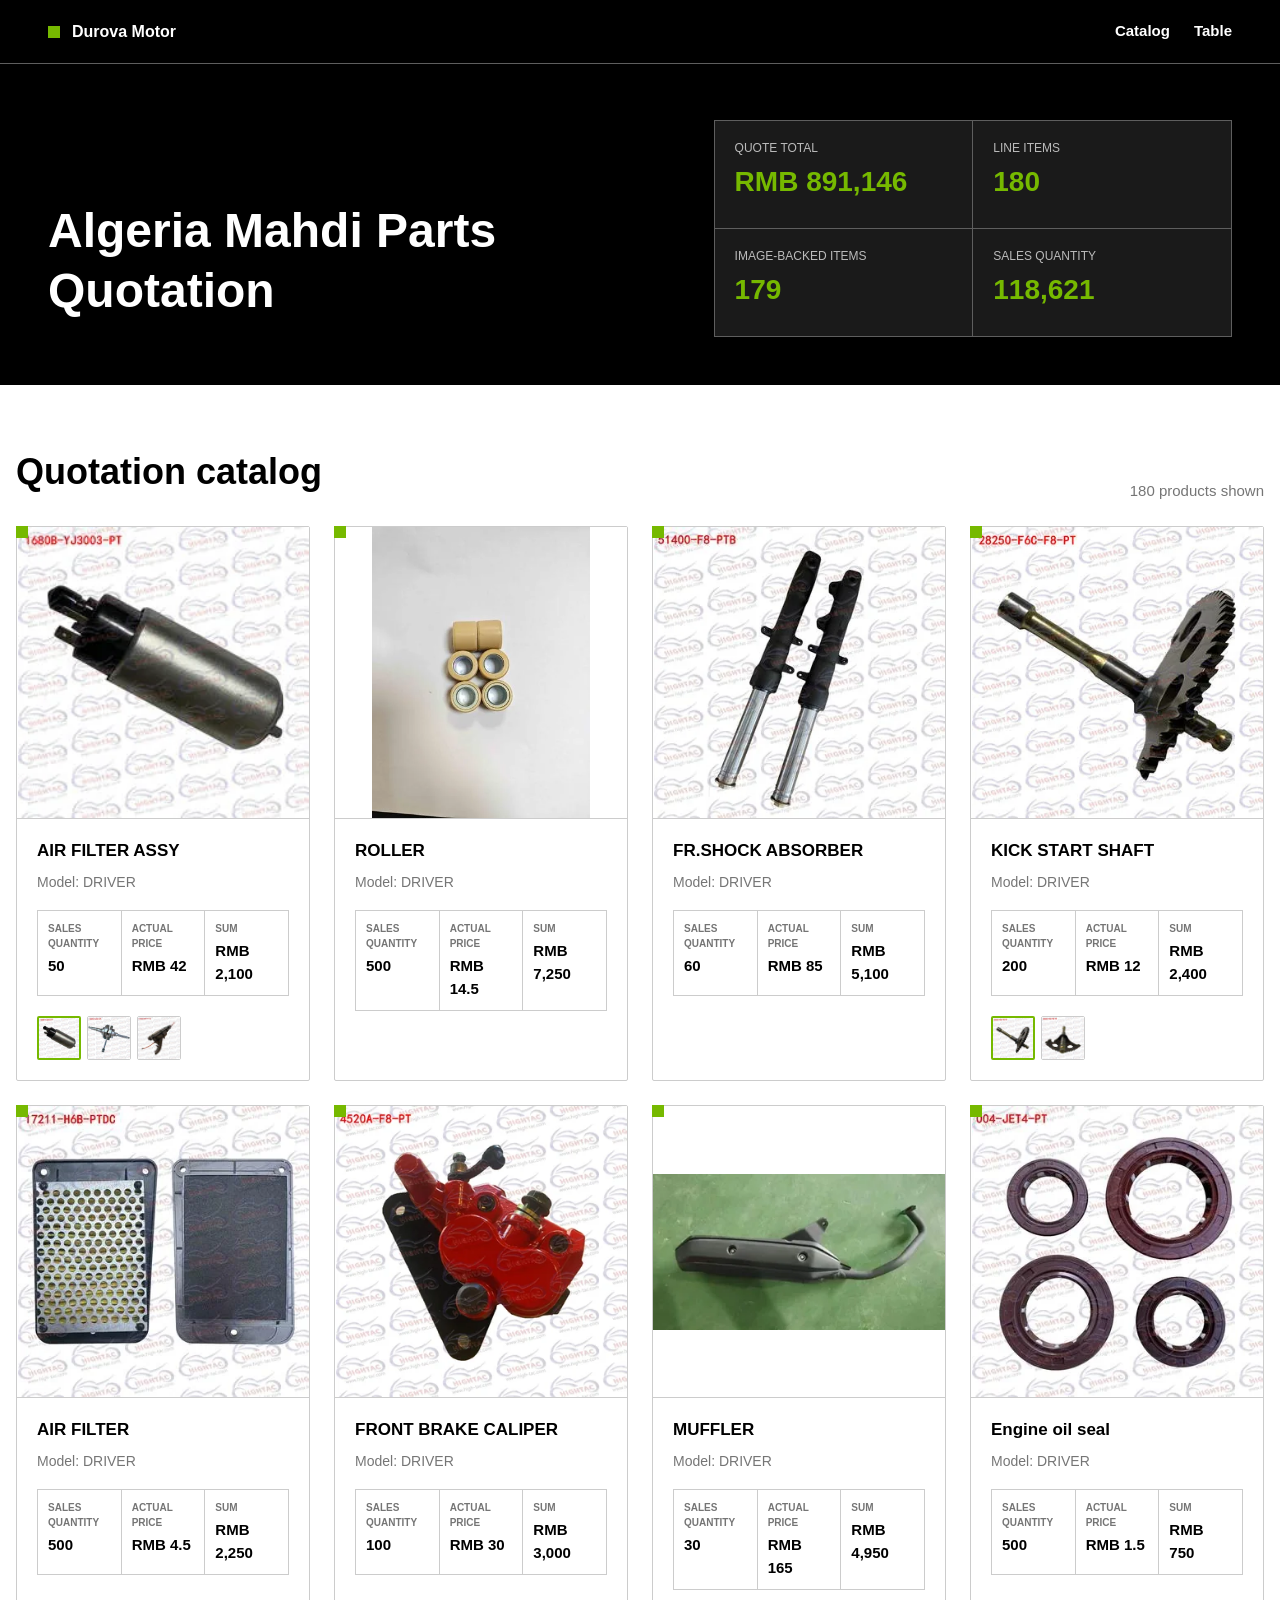
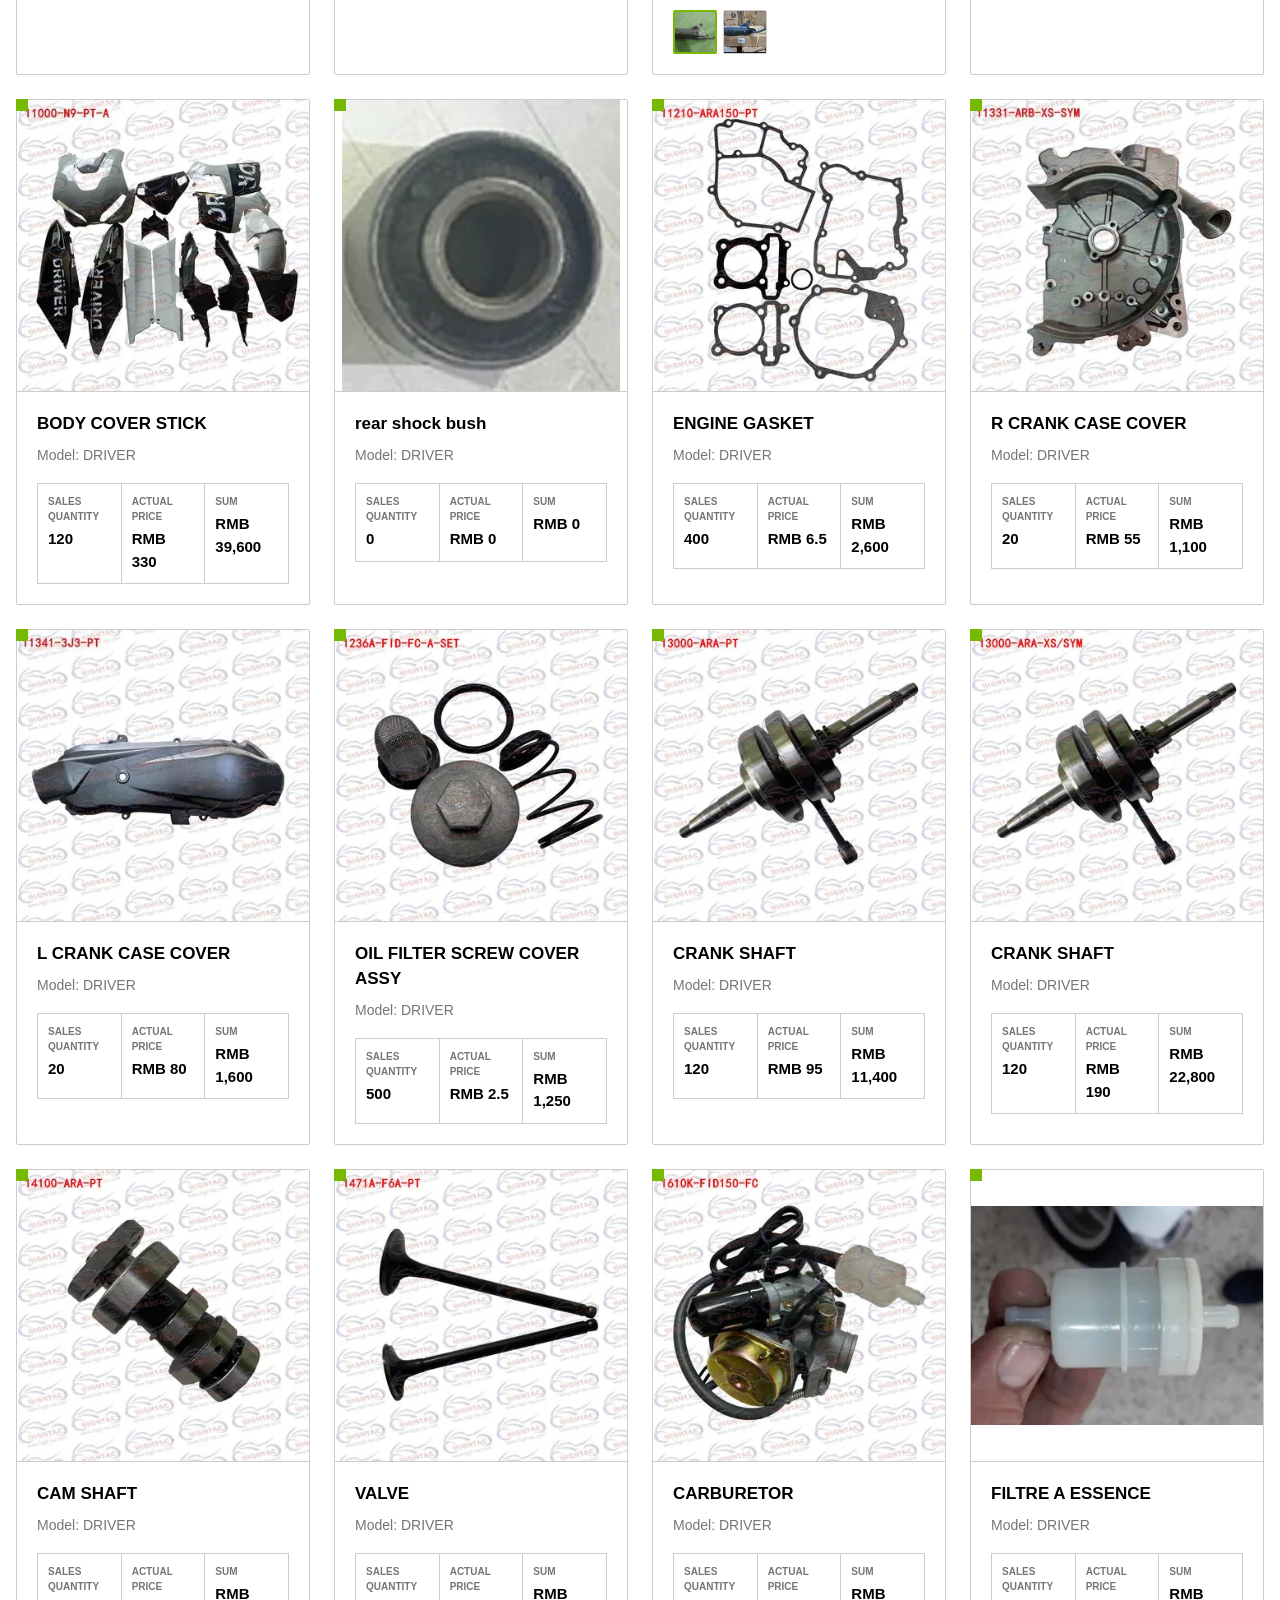
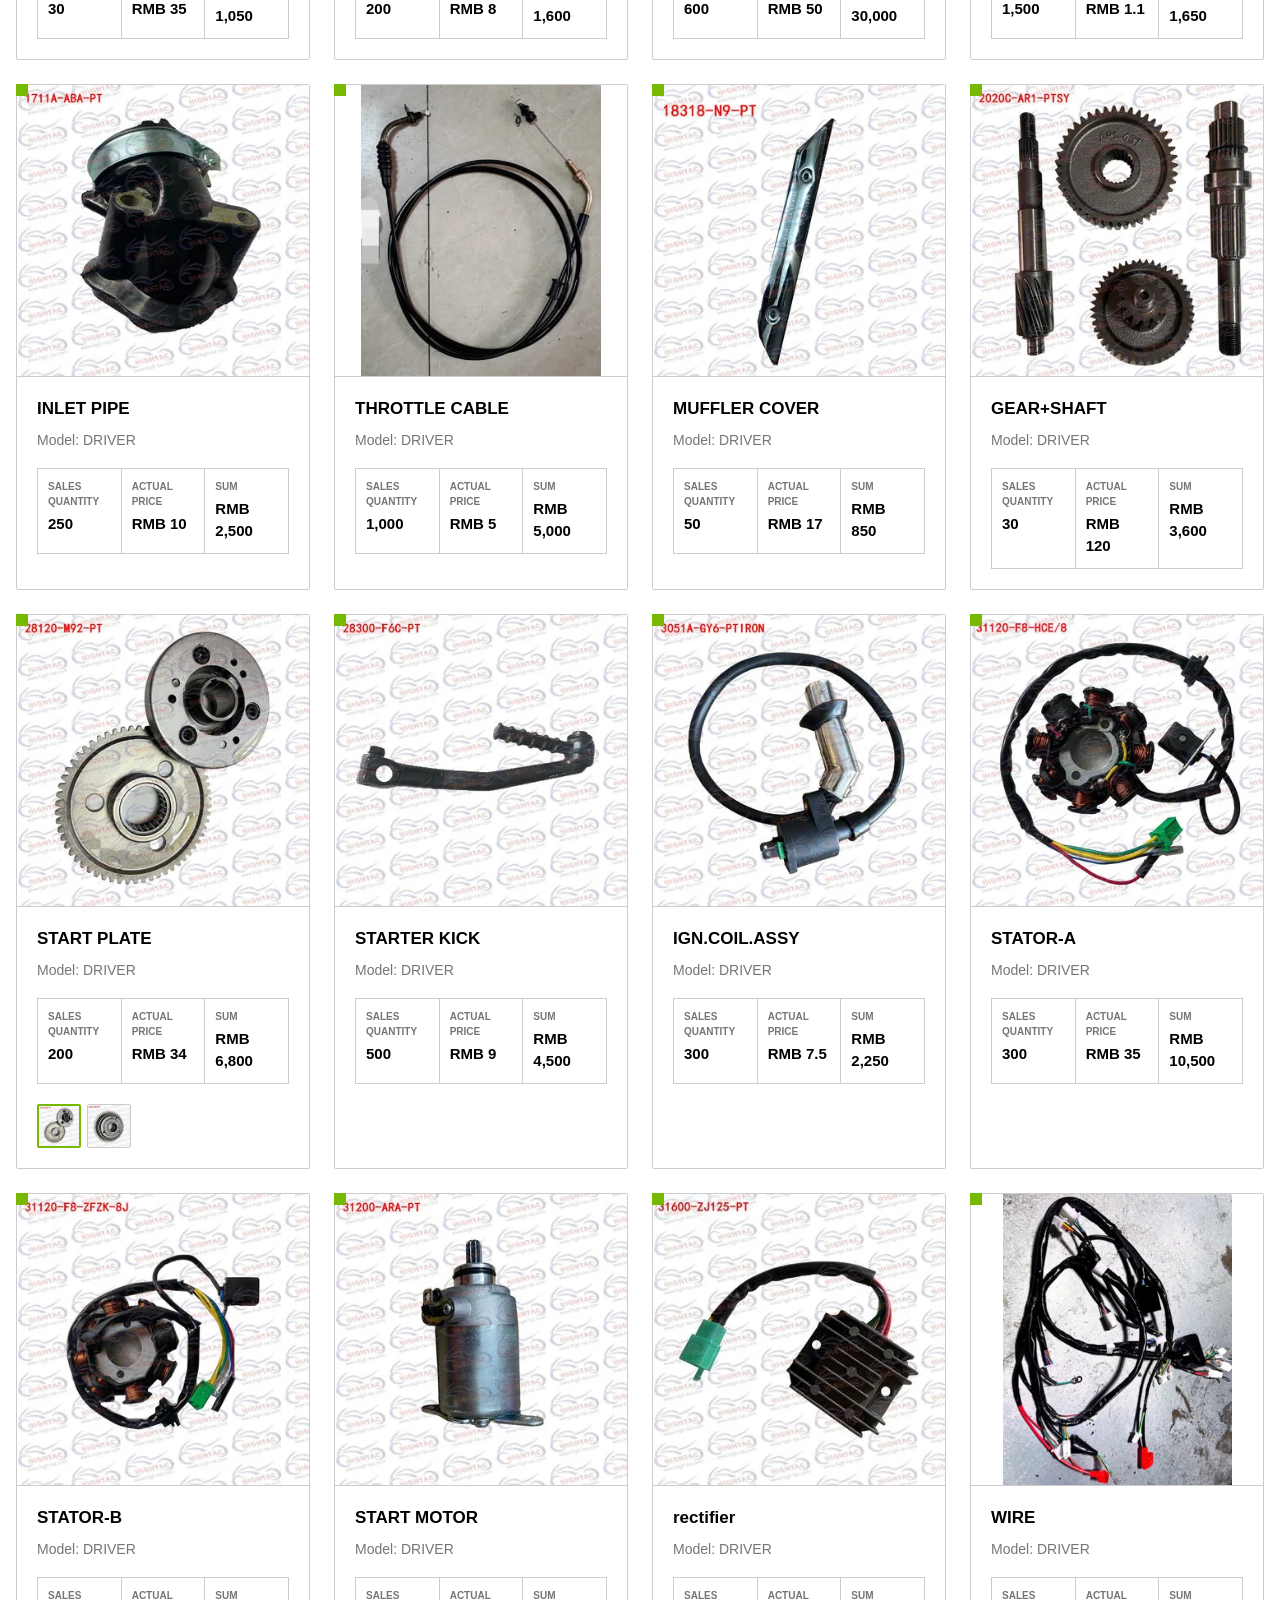
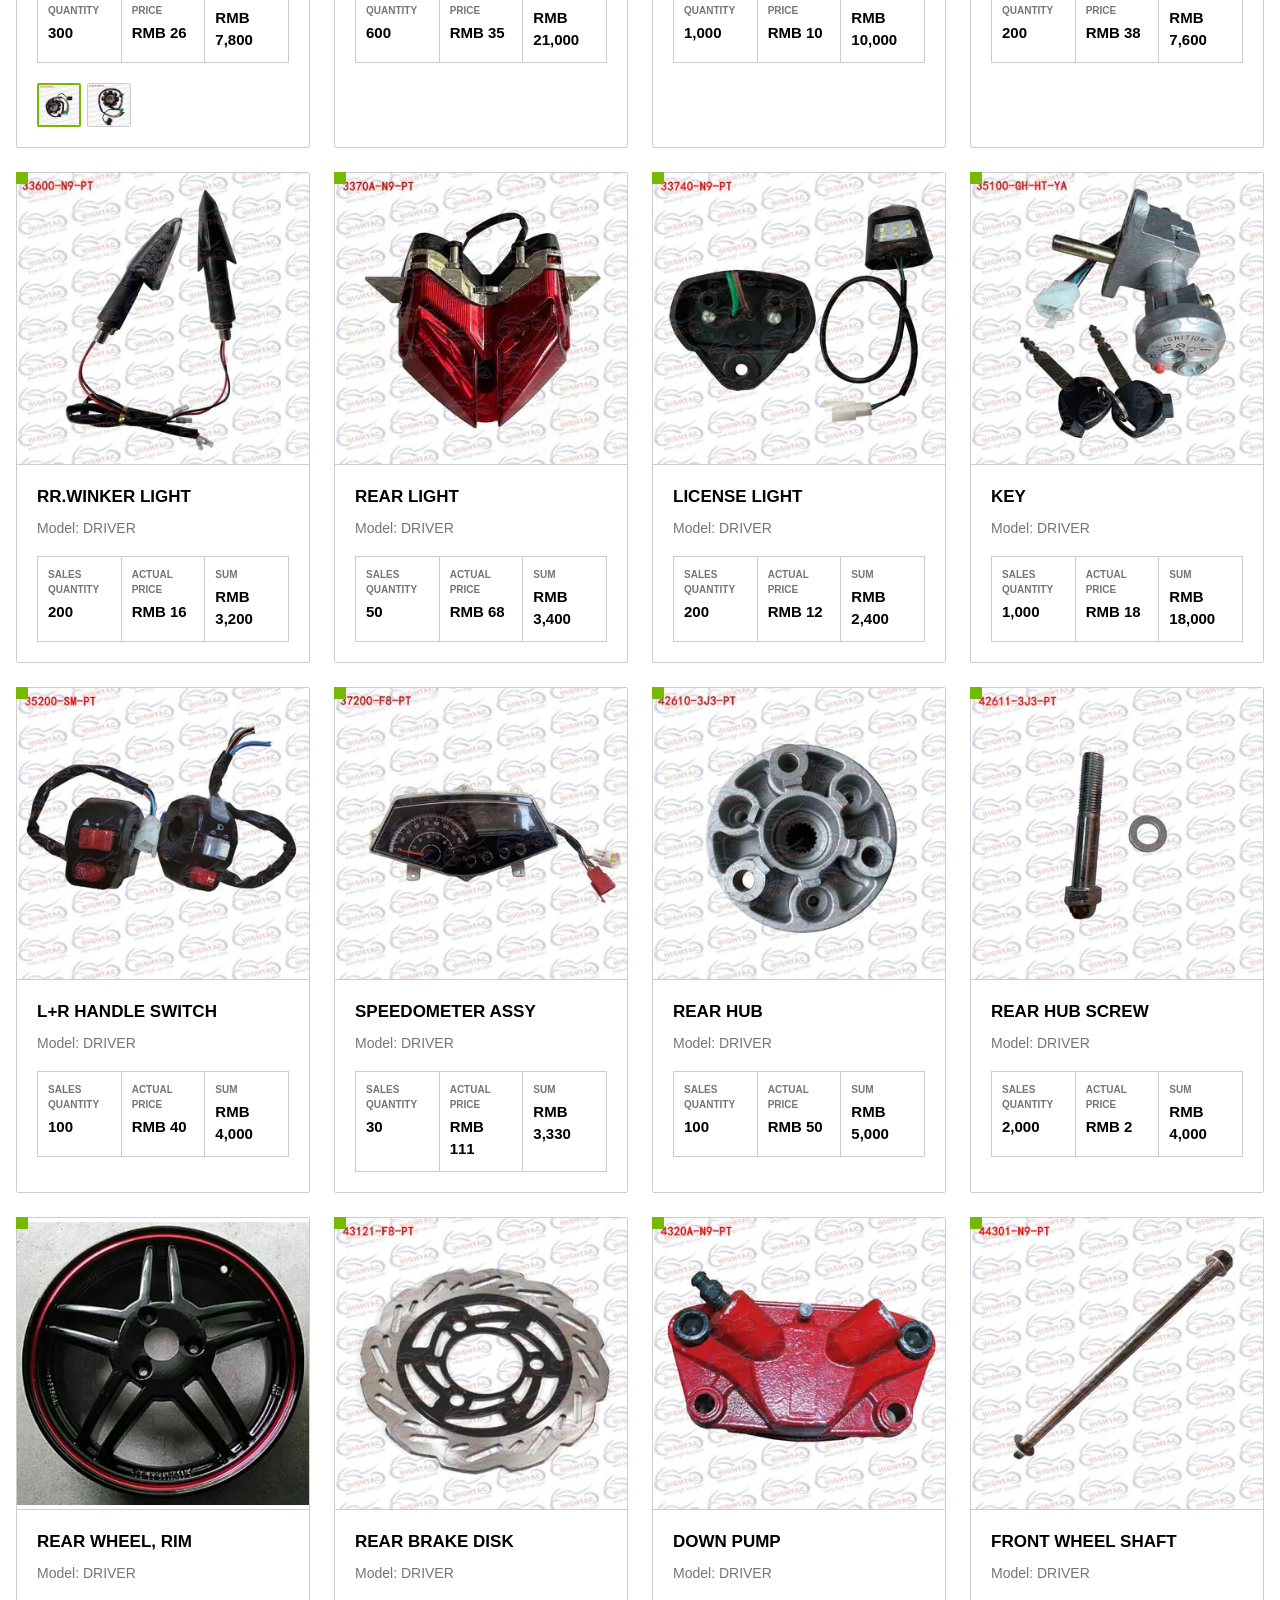
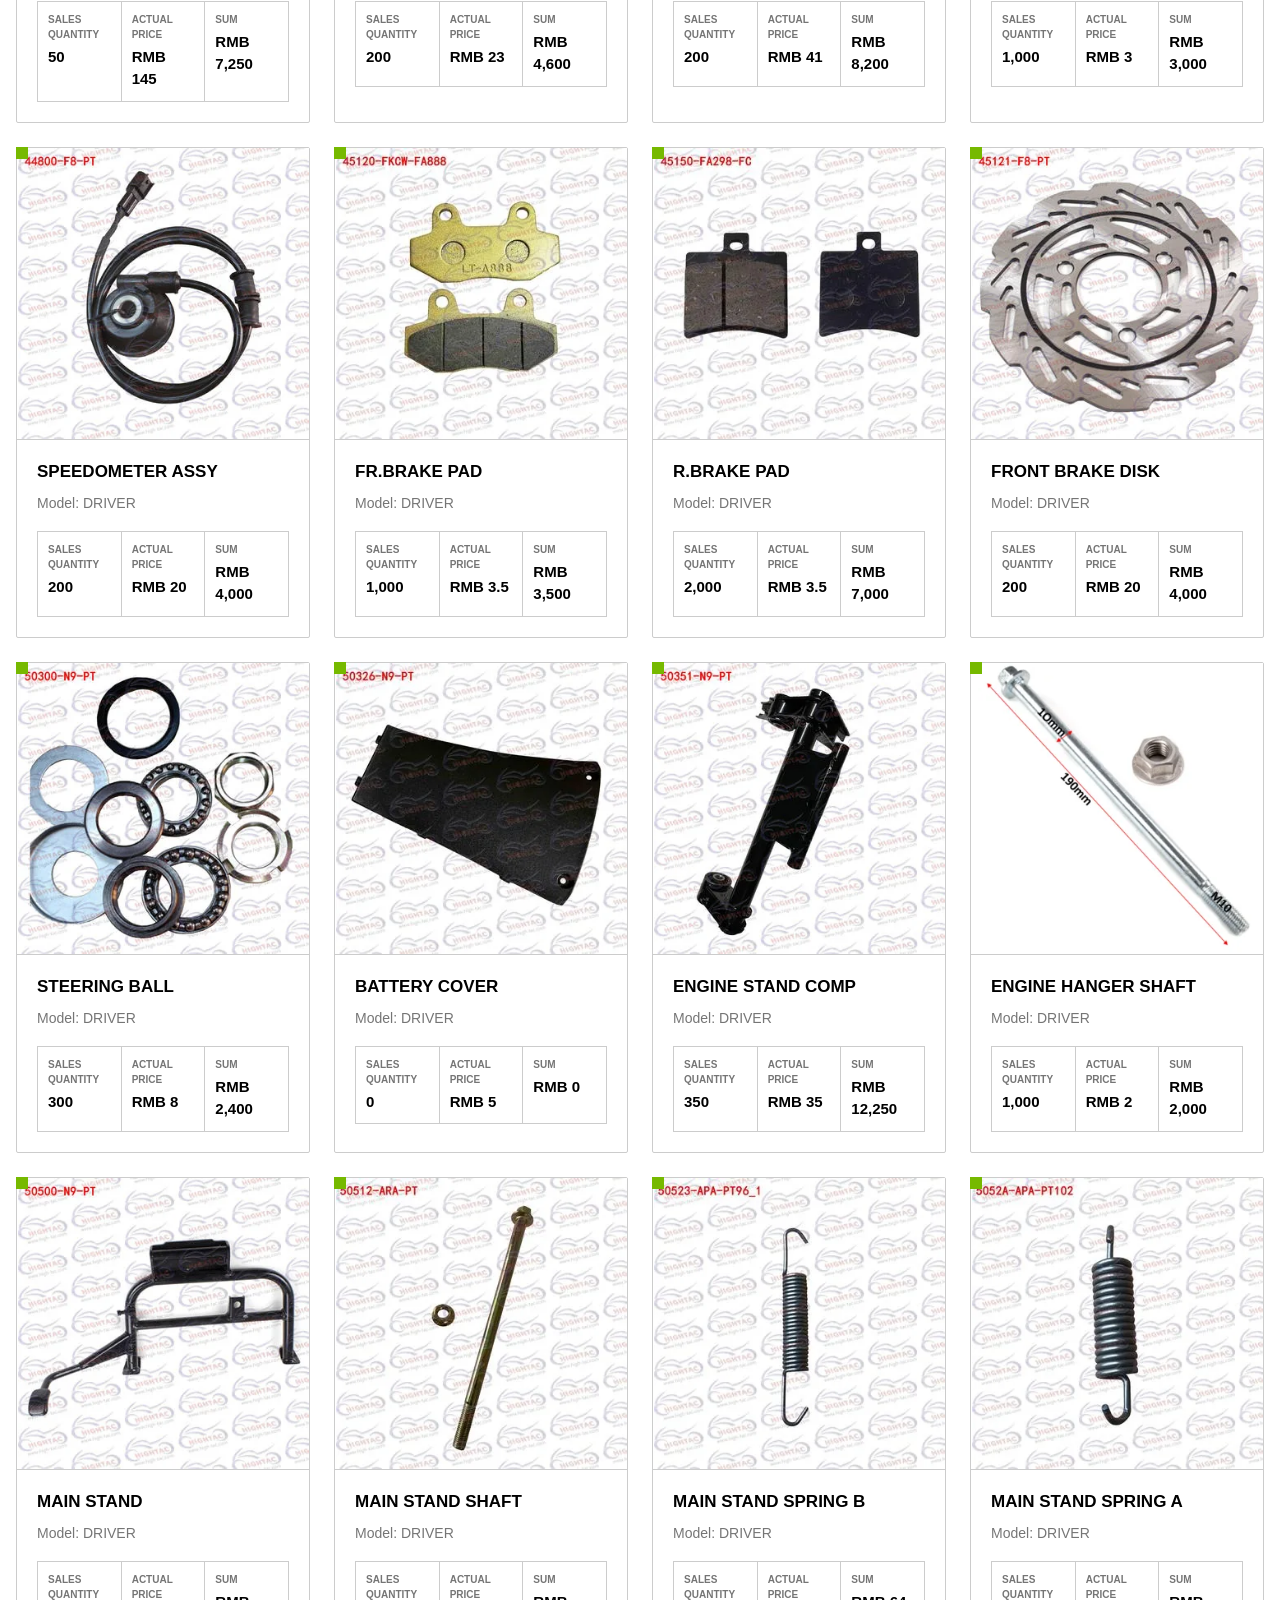
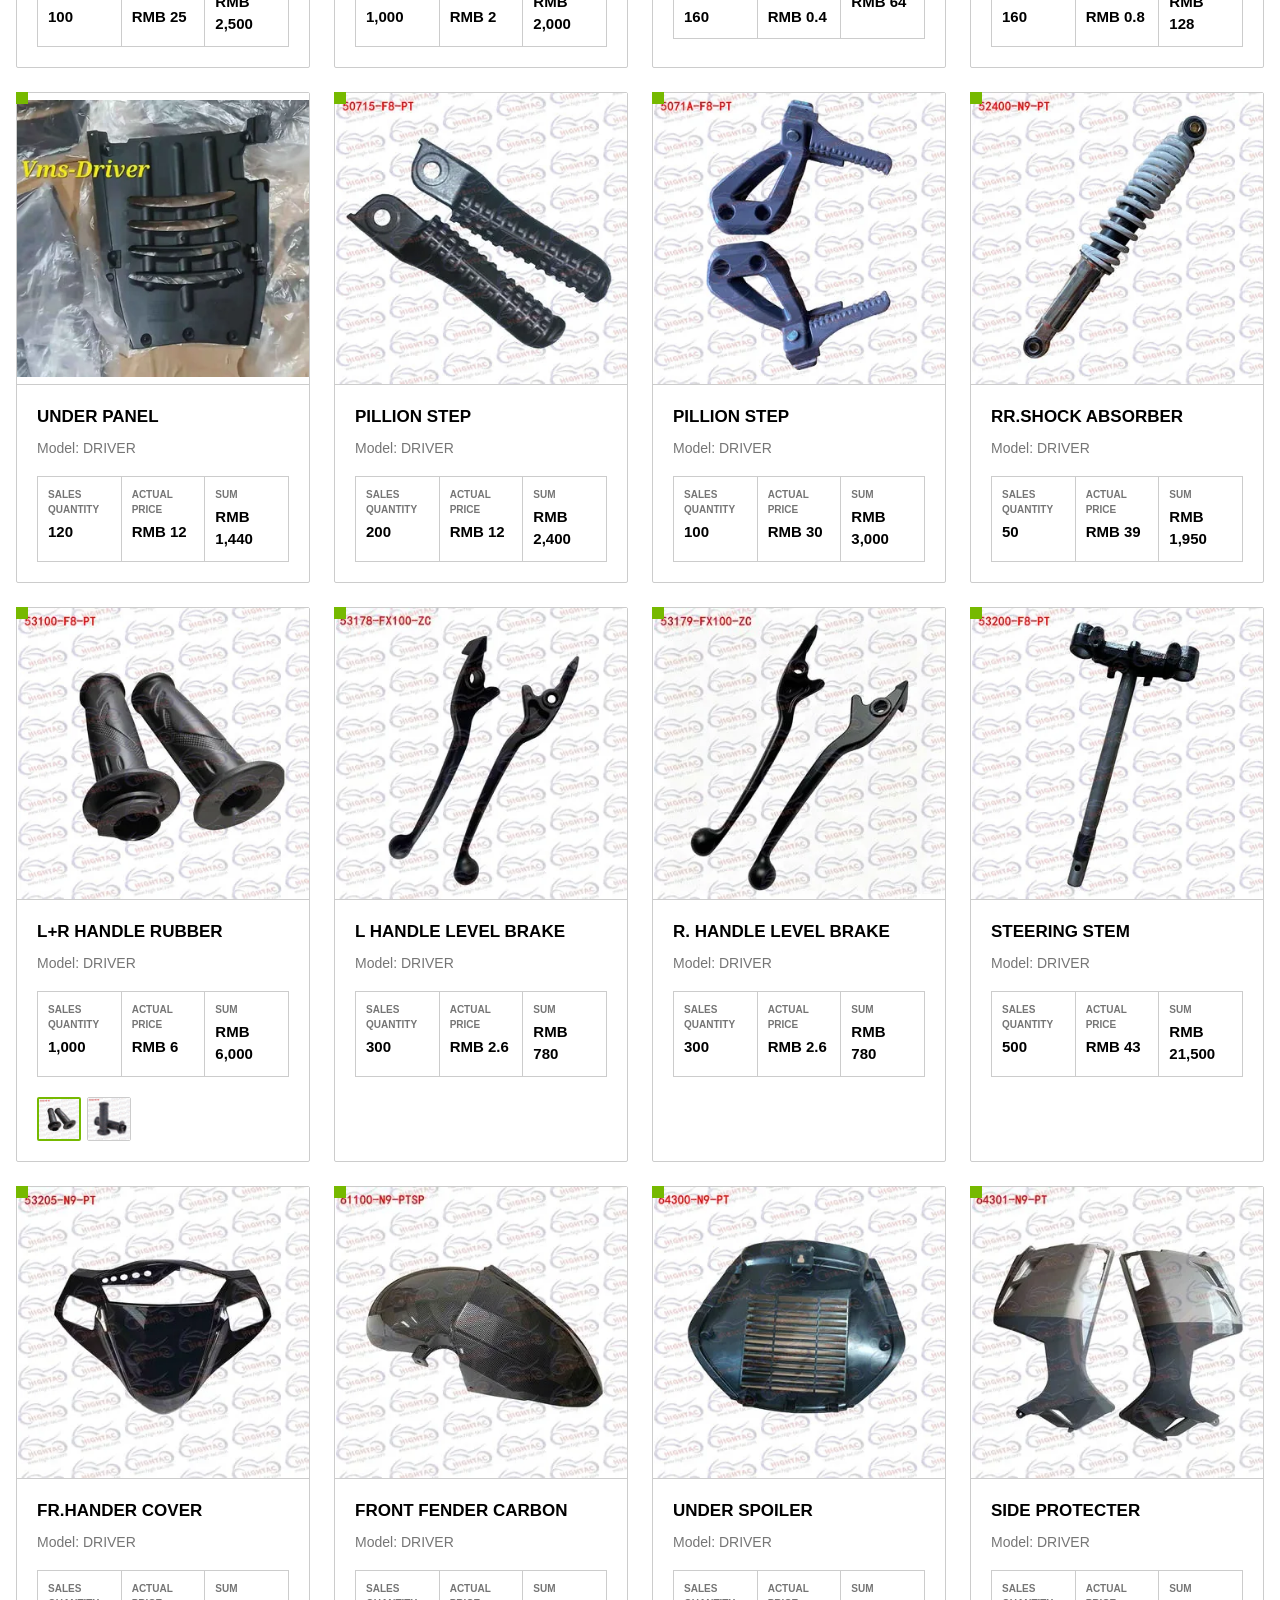
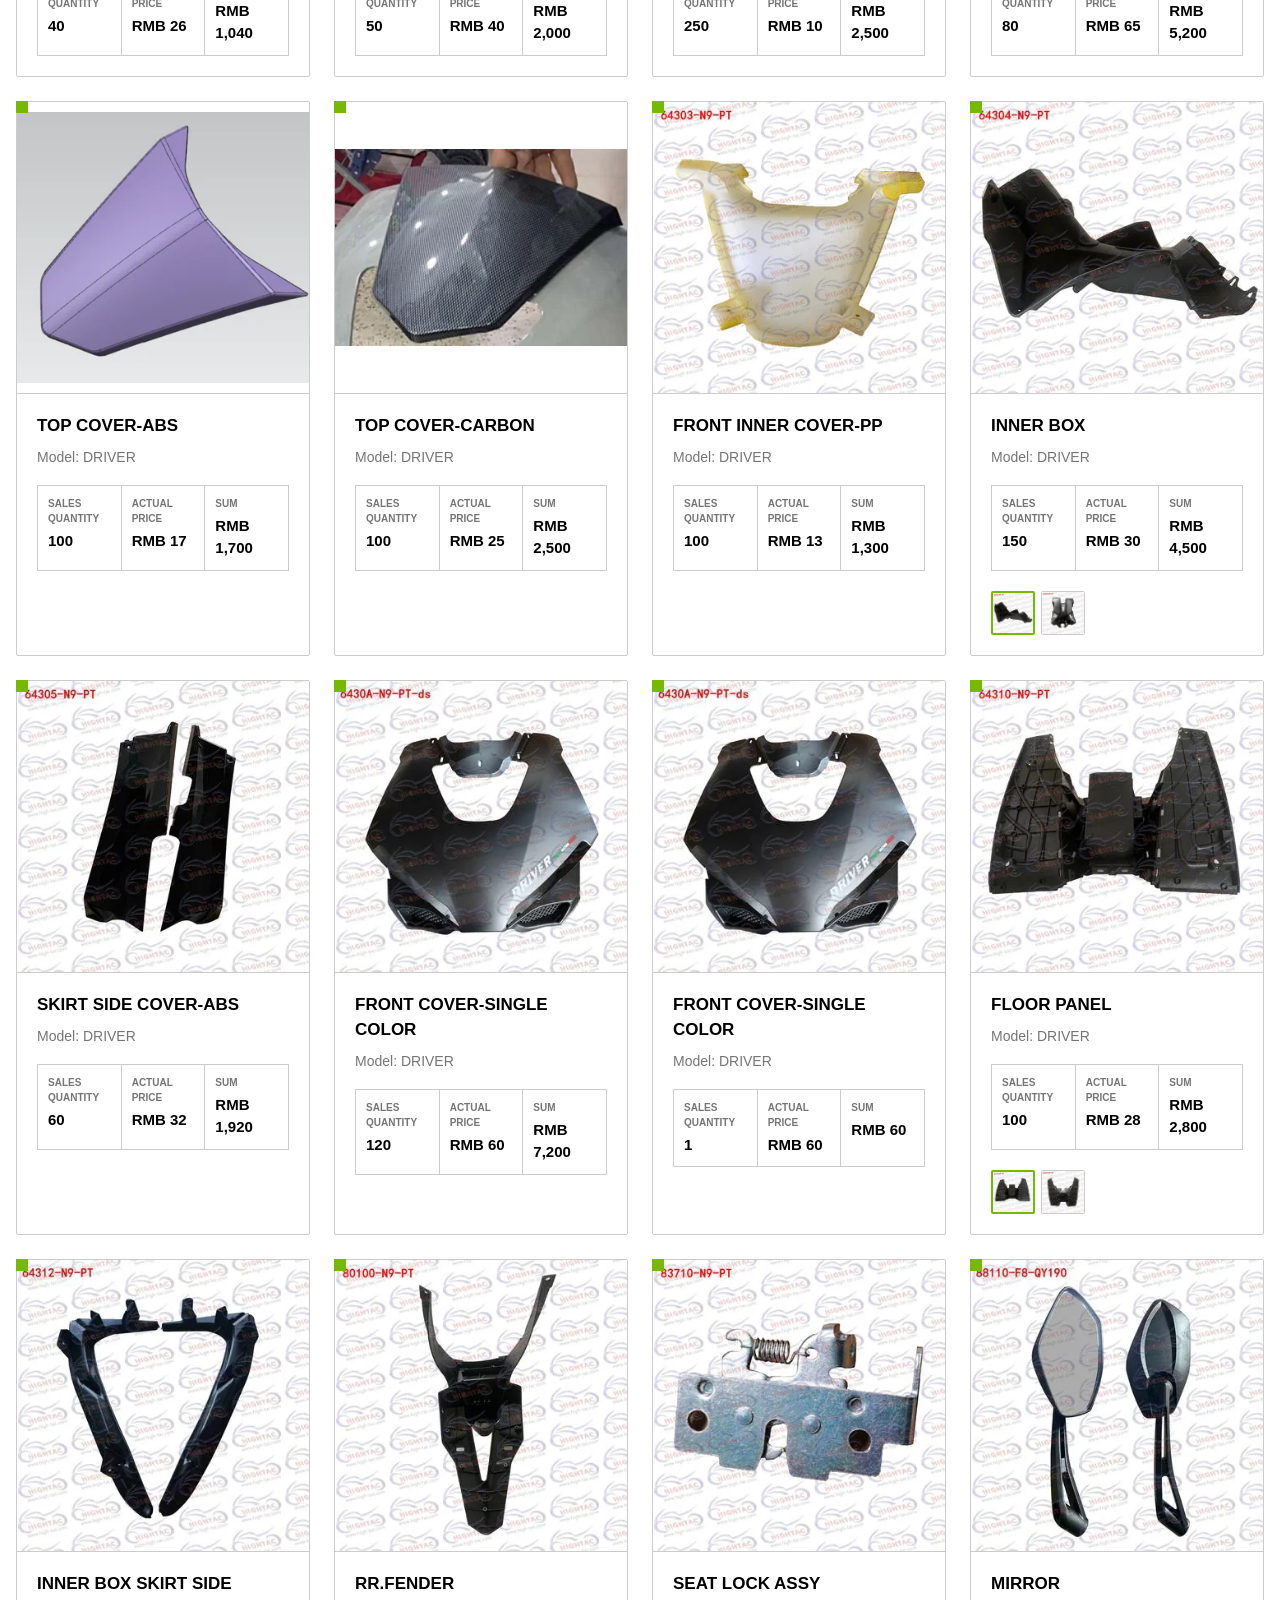
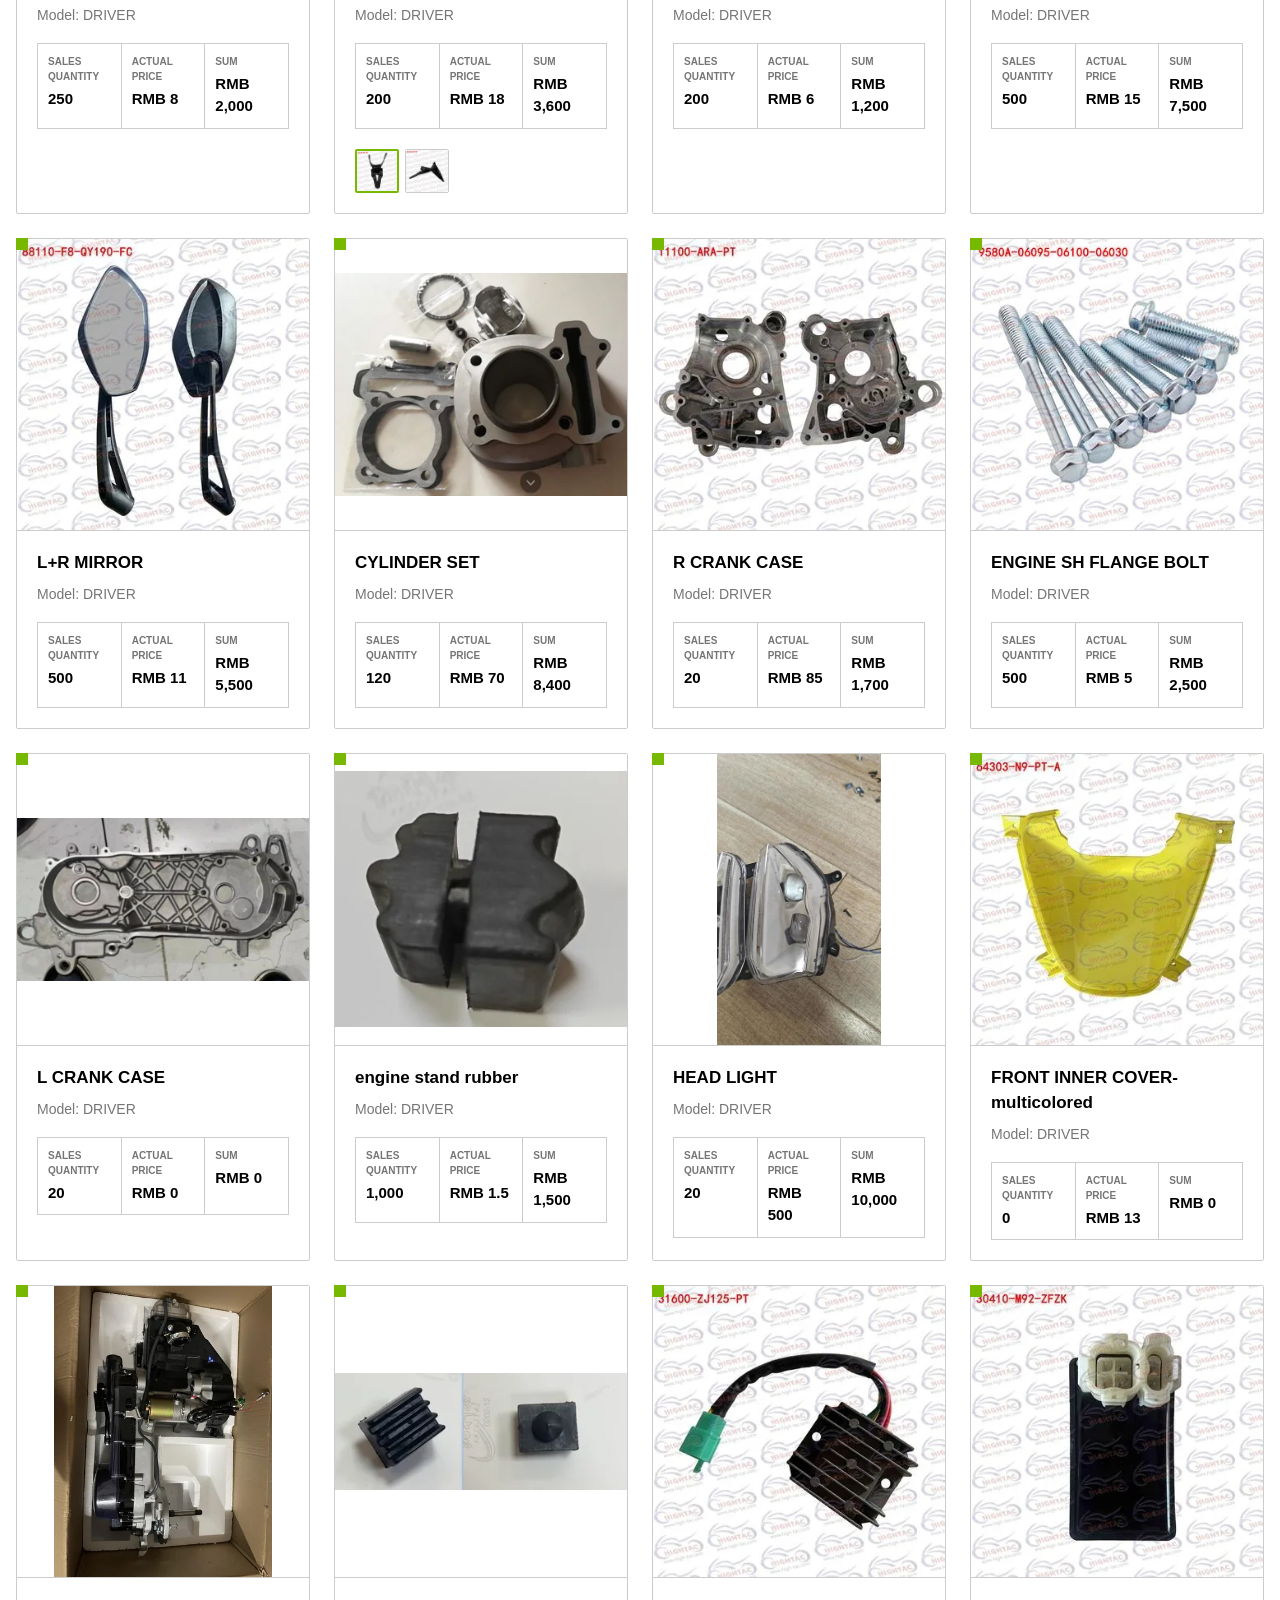
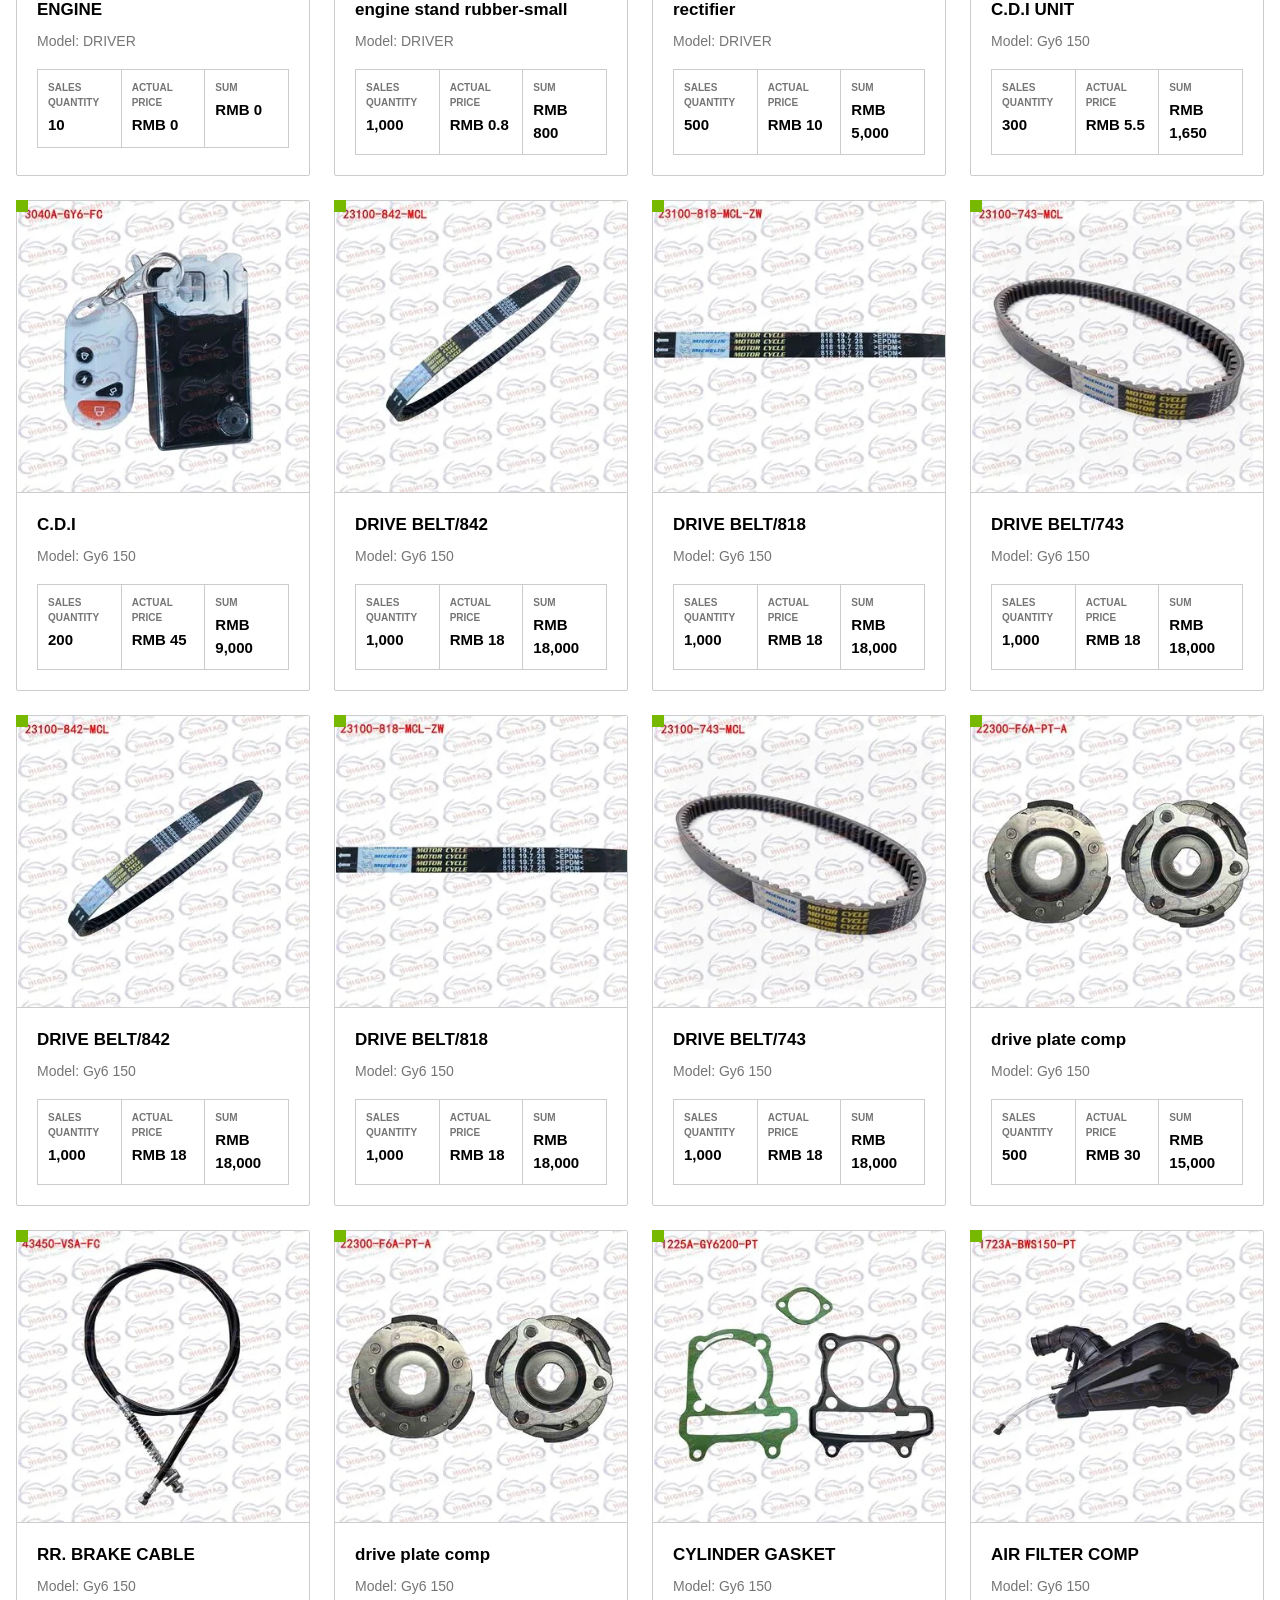
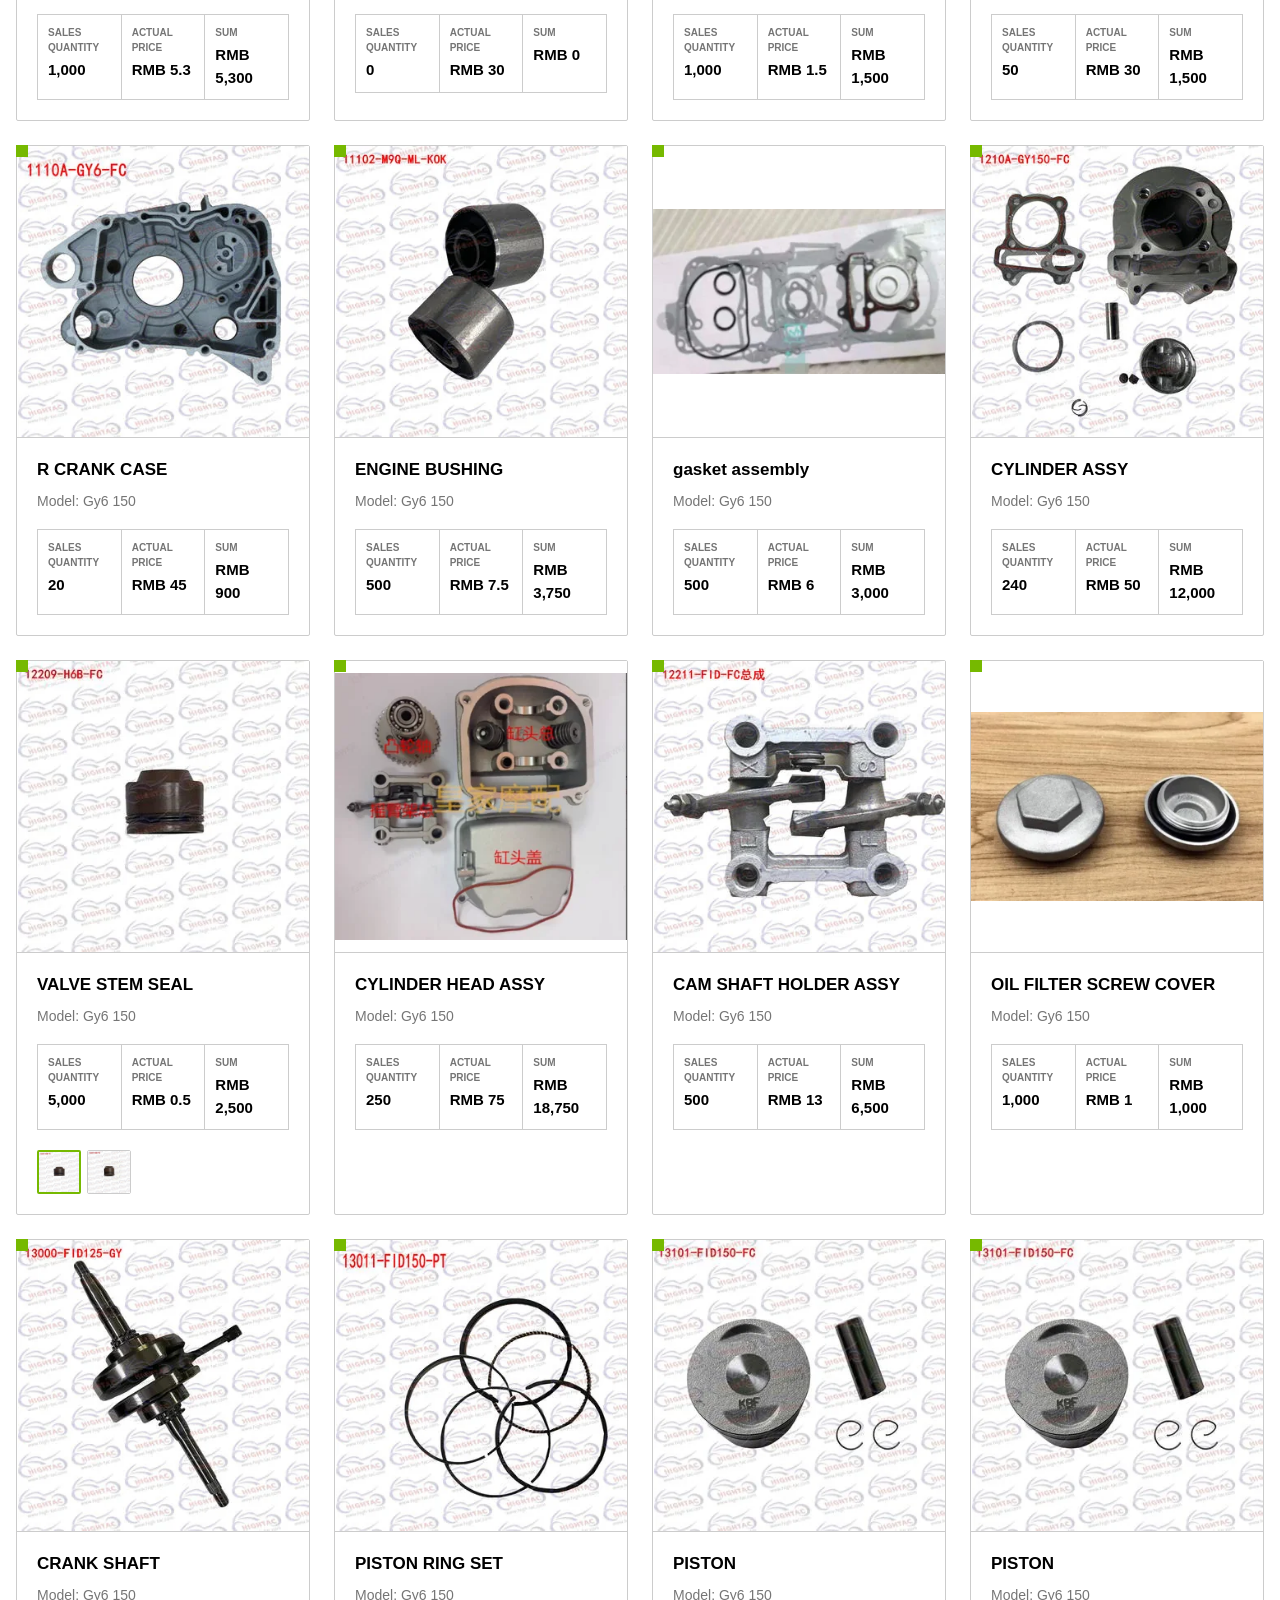
==== commit 31ad926f: "Simplify quote page controls" ====
--- a/index.html
+++ b/index.html
@@ -25,14 +25,7 @@
   <link rel="stylesheet" href="assets/styles.css">
 </head>
 <body>
-  <section class="locale-blocker" aria-label="Access blocked">
-    <div>
-      <span class="corner"></span>
-      <p class="eyebrow">Access unavailable</p>
-      <h1>This quotation is not available for your browser language.</h1>
-      <p>Use the authorized customer route to view this page.</p>
-    </div>
-  </section>
+  <section class="locale-blocker" aria-hidden="true"></section>
 
   <div class="site-shell">
     <header class="topbar">
@@ -49,39 +42,13 @@
     <main>
       <section class="quote-header">
         <div class="quote-copy">
-          <p class="eyebrow">Customer quote presentation</p>
           <h1>Algeria Mahdi Parts Quotation</h1>
-          <p class="intro">A structured product quotation built from the supplied workbook, using column B product images as the primary visual reference.</p>
         </div>
         <div class="summary-grid" id="summaryGrid" aria-label="Quotation summary"></div>
       </section>
 
-      <section class="controls-band" aria-label="Catalog controls">
-        <div class="controls-inner">
-          <label class="search-control">
-            <span>Search quote</span>
-            <input id="searchInput" type="search" placeholder="Product name or model">
-          </label>
-          <label>
-            <span>Sort by</span>
-            <select id="sortSelect">
-              <option value="sheet">Sheet order</option>
-              <option value="sumDesc">Highest SUM</option>
-              <option value="qtyDesc">Highest quantity</option>
-              <option value="nameAsc">Product name</option>
-            </select>
-          </label>
-          <label class="check-control">
-            <input id="imageOnly" type="checkbox">
-            <span>Image-backed only</span>
-          </label>
-          <button id="resetButton" type="button">Reset</button>
-        </div>
-      </section>
-
       <section id="catalog" class="catalog-section">
         <div class="section-heading">
-          <p class="eyebrow">Product images</p>
           <h2>Quotation catalog</h2>
           <p id="resultCount"></p>
         </div>
@@ -90,7 +57,6 @@
 
       <section id="quote-table" class="table-section">
         <div class="section-heading">
-          <p class="eyebrow">Line item table</p>
           <h2>Sales details</h2>
         </div>
         <div class="table-wrap">
@@ -113,7 +79,7 @@
 
     <footer>
       <span class="corner"></span>
-      <p>Durova Motor quotation page. Currency shown in RMB.</p>
+      <p>Durova Motor</p>
     </footer>
   </div>
 
--- a/assets/styles.css
+++ b/assets/styles.css
@@ -55,26 +55,22 @@
 
 .locale-blocker {
   display: none;
-  min-height: 100vh;
-  place-items: center;
-  padding: 32px;
-  color: var(--on-dark);
+  position: fixed;
+  inset: 0;
   background: var(--dark);
+  z-index: 9999;
+}
+
+.locale-blocked body {
+  background: var(--dark);
 }
 
 .locale-blocked .locale-blocker {
-  display: grid;
+  display: block;
 }
 
 .locale-blocked .site-shell {
   display: none;
-}
-
-.locale-blocker > div {
-  width: min(680px, 100%);
-  border: 1px solid var(--hairline-strong);
-  padding: 32px;
-  position: relative;
 }
 
 .corner,
@@ -355,12 +351,28 @@
   overflow: hidden;
 }
 
-.image-frame img {
+.protected-media,
+.image-frame,
+.thumb-strip,
+.table-thumb {
+  user-select: none;
+  -webkit-user-select: none;
+  -webkit-user-drag: none;
+  -webkit-touch-callout: none;
+}
+
+.protected-media {
+  background-repeat: no-repeat;
+  background-position: center;
+  pointer-events: auto;
+}
+
+.image-frame .main-product-image {
   width: 100%;
   height: 100%;
-  object-fit: contain;
   display: block;
-  background: var(--canvas);
+  background-size: contain;
+  background-color: var(--canvas);
 }
 
 .image-placeholder {
@@ -438,11 +450,12 @@
   border: 2px solid var(--primary);
 }
 
-.thumb-strip img {
+.protected-thumb {
   width: 100%;
   height: 100%;
-  object-fit: cover;
   display: block;
+  background-size: cover;
+  background-color: var(--soft);
 }
 
 .table-wrap {
@@ -485,8 +498,10 @@
 .table-thumb {
   width: 72px;
   height: 72px;
-  object-fit: contain;
-  background: var(--soft);
+  background-size: contain;
+  background-repeat: no-repeat;
+  background-position: center;
+  background-color: var(--soft);
   border: 1px solid var(--hairline);
   display: block;
 }
